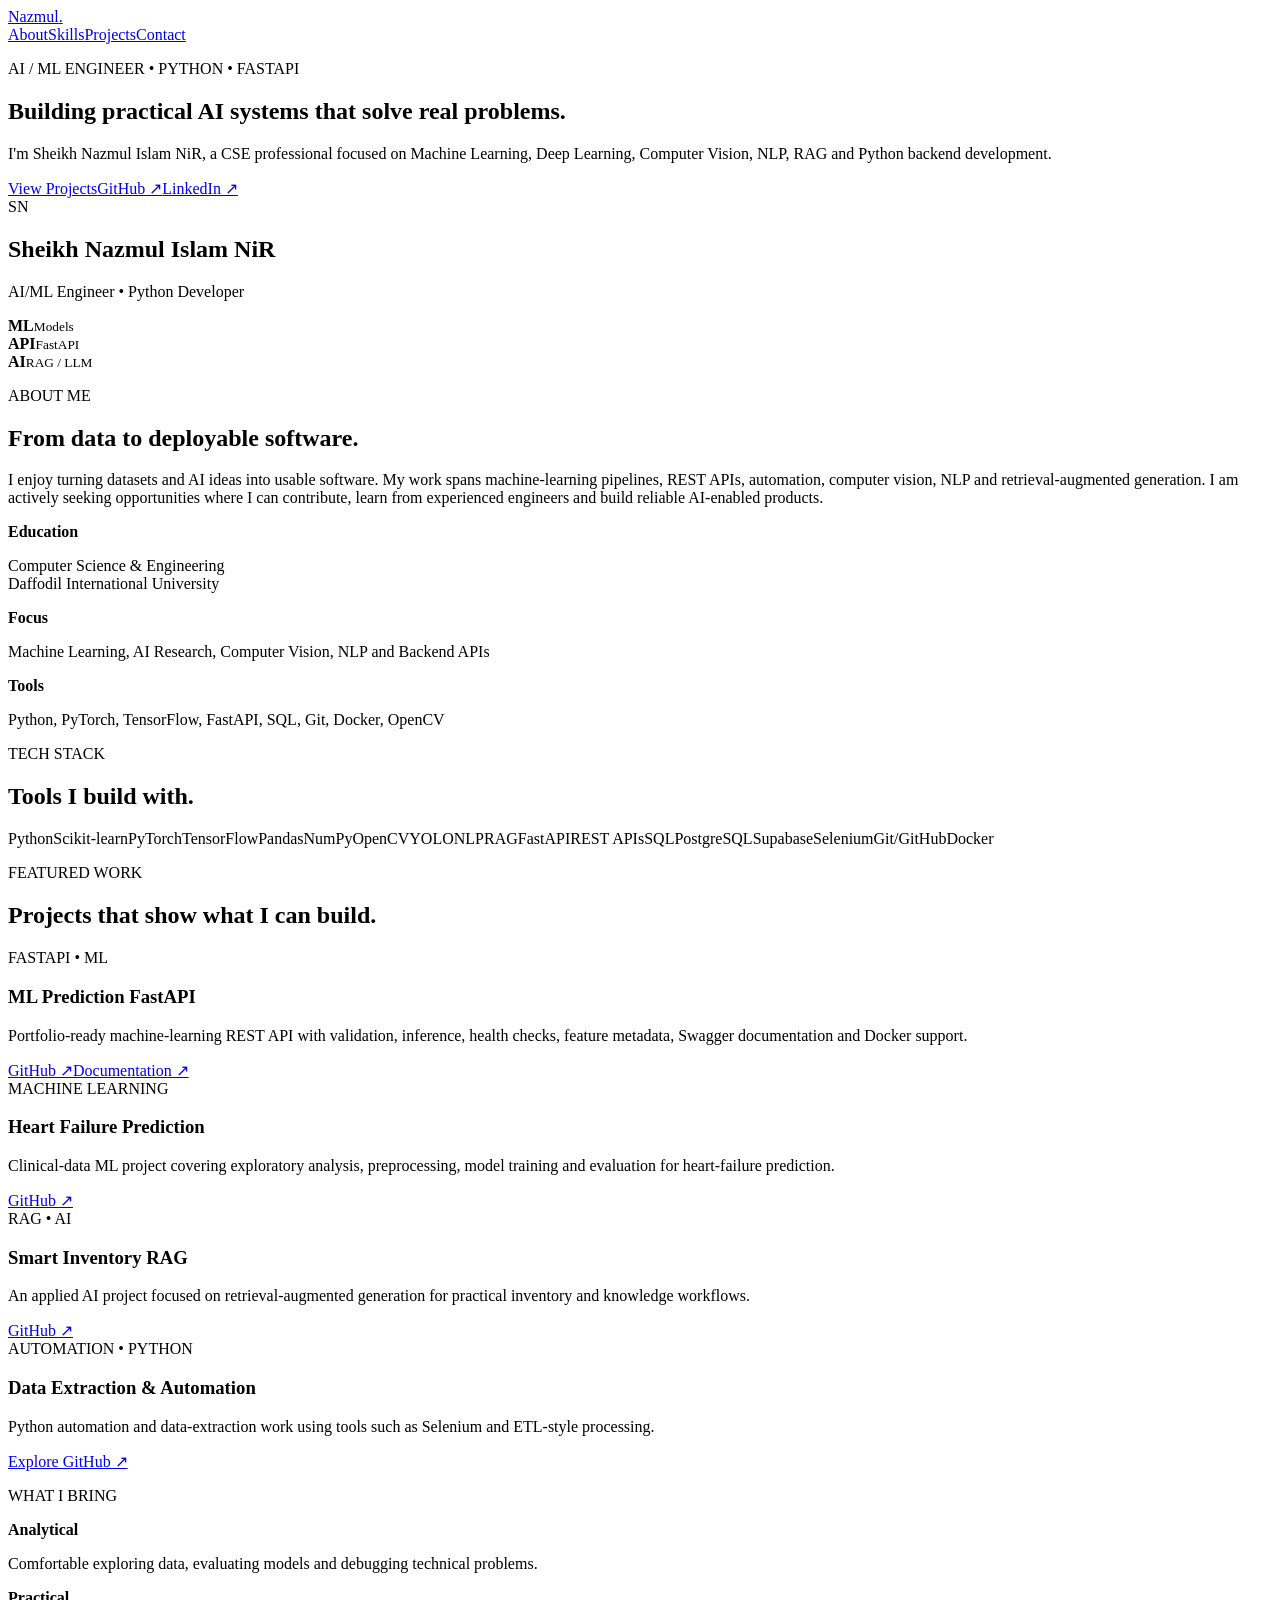
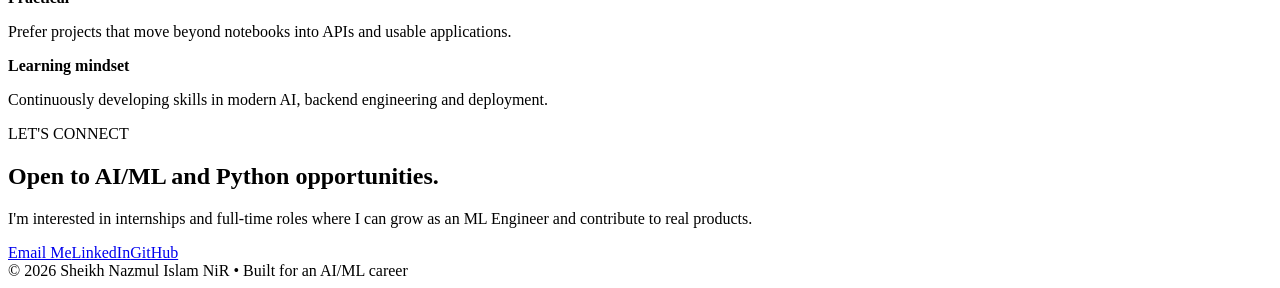
==== index.html @ 8a66ca99 "Create professional portfolio homepage" ====
<!DOCTYPE html>
<html lang="en">
<head>
  <meta charset="UTF-8" />
  <meta name="viewport" content="width=device-width, initial-scale=1.0" />
  <meta name="description" content="Sheikh Nazmul Islam NiR — AI/ML Engineer, Python Developer and FastAPI developer portfolio." />
  <title>Sheikh Nazmul Islam NiR | AI/ML Engineer</title>
  <link rel="stylesheet" href="style.css" />
</head>
<body>
<header class="nav"><a class="brand" href="#home">Nazmul<span>.</span></a><nav><a href="#about">About</a><a href="#skills">Skills</a><a href="#projects">Projects</a><a href="#contact">Contact</a></nav></header>
<main>
<section id="home" class="hero"><div><p class="eyebrow">AI / ML ENGINEER • PYTHON • FASTAPI</p><h1>Building practical <span>AI systems</span> that solve real problems.</h1><p class="lead">I'm Sheikh Nazmul Islam NiR, a CSE professional focused on Machine Learning, Deep Learning, Computer Vision, NLP, RAG and Python backend development.</p><div class="actions"><a class="btn primary" href="#projects">View Projects</a><a class="btn" href="https://github.com/SheikhNazmul" target="_blank">GitHub ↗</a><a class="btn" href="https://www.linkedin.com/in/sheikh-nazmul-islamm-1a649b296" target="_blank">LinkedIn ↗</a></div></div><div class="hero-card"><div class="avatar">SN</div><h2>Sheikh Nazmul Islam NiR</h2><p>AI/ML Engineer • Python Developer</p><div class="stats"><div><b>ML</b><small>Models</small></div><div><b>API</b><small>FastAPI</small></div><div><b>AI</b><small>RAG / LLM</small></div></div></div></section>
<section id="about" class="section"><p class="eyebrow">ABOUT ME</p><h2>From data to deployable software.</h2><p class="copy">I enjoy turning datasets and AI ideas into usable software. My work spans machine-learning pipelines, REST APIs, automation, computer vision, NLP and retrieval-augmented generation. I am actively seeking opportunities where I can contribute, learn from experienced engineers and build reliable AI-enabled products.</p><div class="about-grid"><div><b>Education</b><p>Computer Science & Engineering<br/>Daffodil International University</p></div><div><b>Focus</b><p>Machine Learning, AI Research, Computer Vision, NLP and Backend APIs</p></div><div><b>Tools</b><p>Python, PyTorch, TensorFlow, FastAPI, SQL, Git, Docker, OpenCV</p></div></div></section>
<section id="skills" class="section"><p class="eyebrow">TECH STACK</p><h2>Tools I build with.</h2><div class="chips"><span>Python</span><span>Scikit-learn</span><span>PyTorch</span><span>TensorFlow</span><span>Pandas</span><span>NumPy</span><span>OpenCV</span><span>YOLO</span><span>NLP</span><span>RAG</span><span>FastAPI</span><span>REST APIs</span><span>SQL</span><span>PostgreSQL</span><span>Supabase</span><span>Selenium</span><span>Git/GitHub</span><span>Docker</span></div></section>
<section id="projects" class="section"><p class="eyebrow">FEATURED WORK</p><h2>Projects that show what I can build.</h2><div class="projects">
<article class="project"><div class="tag">FASTAPI • ML</div><h3>ML Prediction FastAPI</h3><p>Portfolio-ready machine-learning REST API with validation, inference, health checks, feature metadata, Swagger documentation and Docker support.</p><div class="links"><a href="https://github.com/SheikhNazmul/ml-prediction-fastapi" target="_blank">GitHub ↗</a><a href="https://github.com/SheikhNazmul/ml-prediction-fastapi#readme" target="_blank">Documentation ↗</a></div></article>
<article class="project"><div class="tag">MACHINE LEARNING</div><h3>Heart Failure Prediction</h3><p>Clinical-data ML project covering exploratory analysis, preprocessing, model training and evaluation for heart-failure prediction.</p><div class="links"><a href="https://github.com/SheikhNazmul/ML-project-for-Heart-Failure-Prediction-Data" target="_blank">GitHub ↗</a></div></article>
<article class="project"><div class="tag">RAG • AI</div><h3>Smart Inventory RAG</h3><p>An applied AI project focused on retrieval-augmented generation for practical inventory and knowledge workflows.</p><div class="links"><a href="https://github.com/SheikhNazmul/smart-inventory-rag" target="_blank">GitHub ↗</a></div></article>
<article class="project"><div class="tag">AUTOMATION • PYTHON</div><h3>Data Extraction & Automation</h3><p>Python automation and data-extraction work using tools such as Selenium and ETL-style processing.</p><div class="links"><a href="https://github.com/SheikhNazmul?tab=repositories" target="_blank">Explore GitHub ↗</a></div></article>
</div></section>
<section class="section process"><p class="eyebrow">WHAT I BRING</p><div class="about-grid"><div><b>Analytical</b><p>Comfortable exploring data, evaluating models and debugging technical problems.</p></div><div><b>Practical</b><p>Prefer projects that move beyond notebooks into APIs and usable applications.</p></div><div><b>Learning mindset</b><p>Continuously developing skills in modern AI, backend engineering and deployment.</p></div></div></section>
<section id="contact" class="contact"><p class="eyebrow">LET'S CONNECT</p><h2>Open to AI/ML and Python opportunities.</h2><p>I'm interested in internships and full-time roles where I can grow as an ML Engineer and contribute to real products.</p><div class="actions"><a class="btn primary" href="mailto:hrnisuhossain@gmail.com">Email Me</a><a class="btn" href="https://www.linkedin.com/in/sheikh-nazmul-islamm-1a649b296" target="_blank">LinkedIn</a><a class="btn" href="https://github.com/SheikhNazmul" target="_blank">GitHub</a></div></section>
</main><footer>© 2026 Sheikh Nazmul Islam NiR • Built for an AI/ML career</footer>
</body></html>
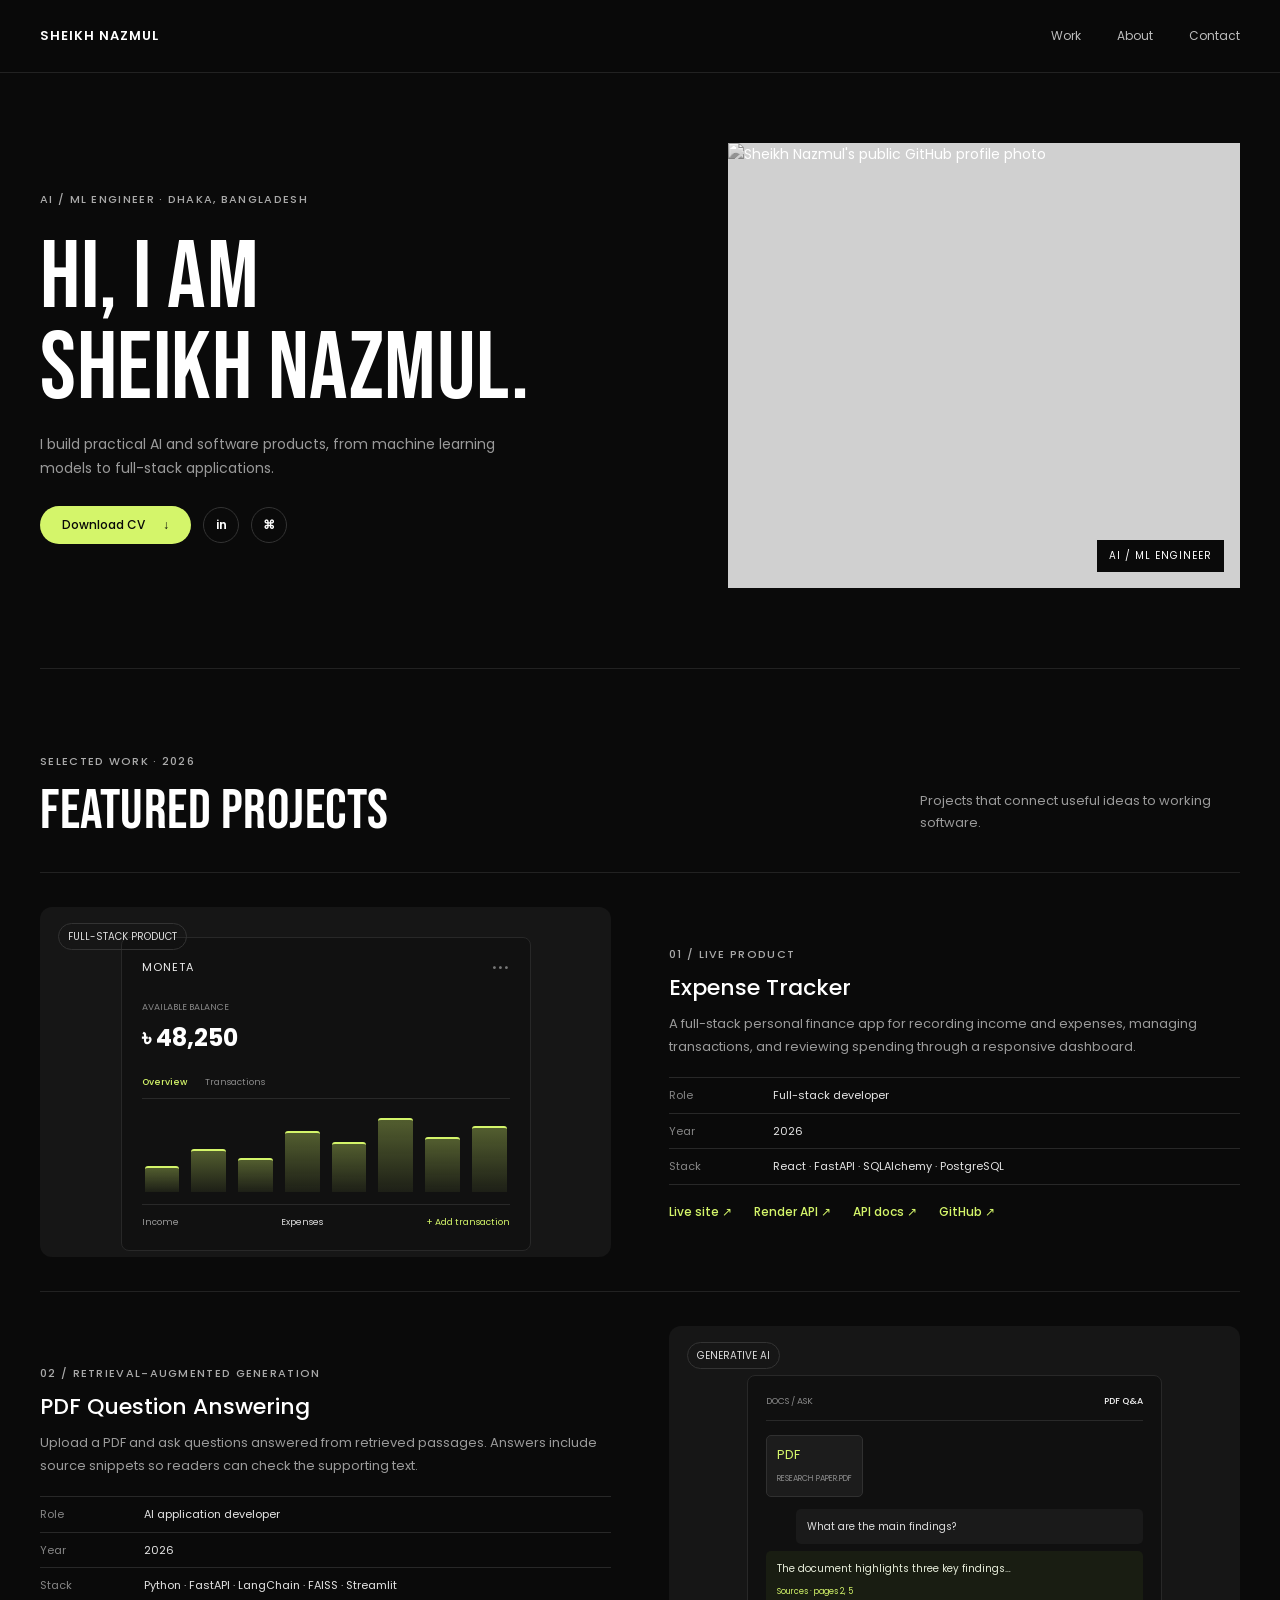
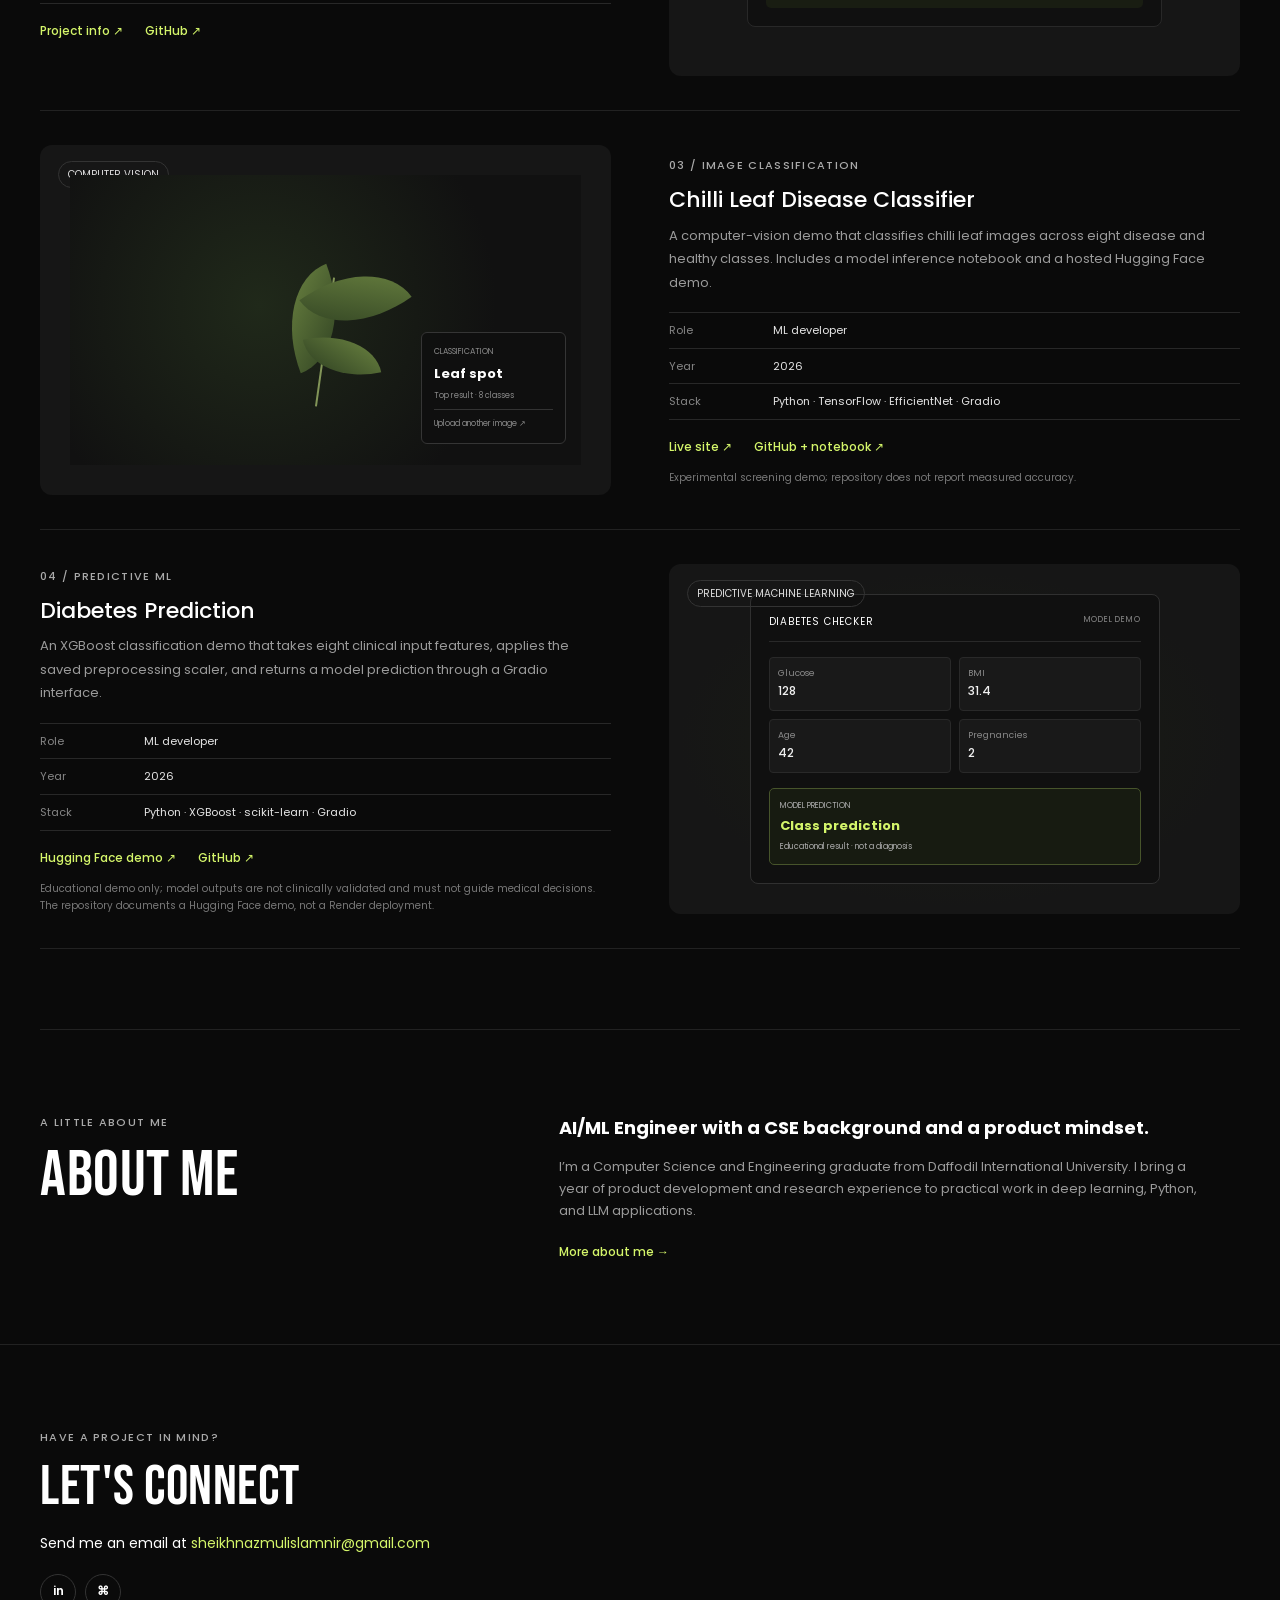
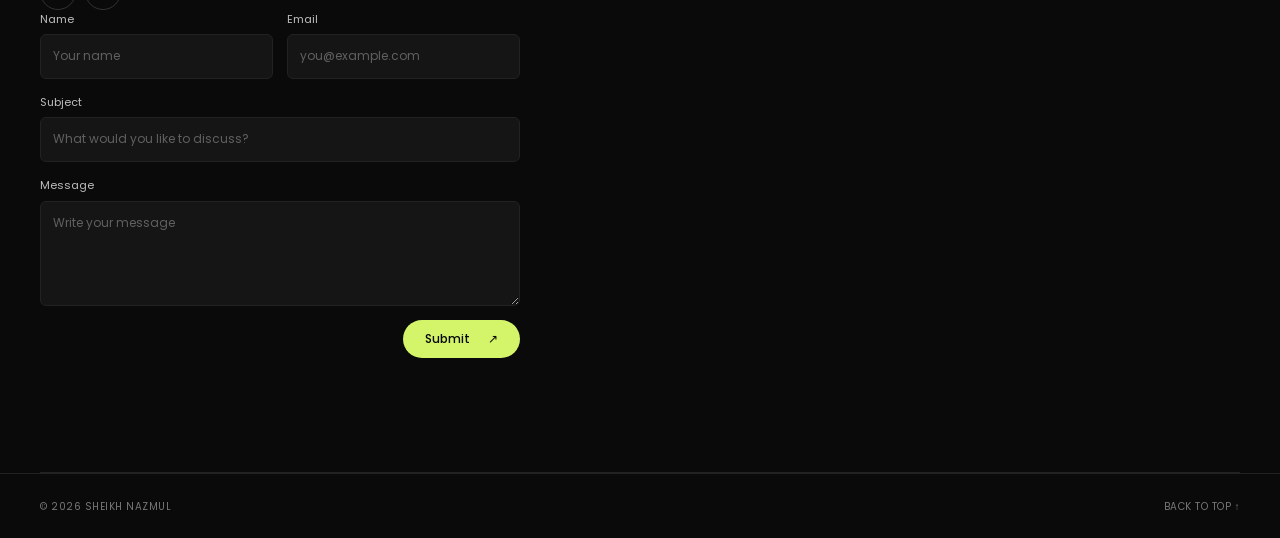
==== commit daa6a02e: "Publish responsive AI/ML portfolio" ====
--- a/index.html
+++ b/index.html
@@ -1,25 +1,10 @@
-<!DOCTYPE html>
-<html lang="en">
-<head>
-  <meta charset="UTF-8" />
-  <meta name="viewport" content="width=device-width, initial-scale=1.0" />
-  <meta name="description" content="Sheikh Nazmul Islam NiR — AI/ML Engineer, Python Developer and FastAPI developer portfolio." />
-  <title>Sheikh Nazmul Islam NiR | AI/ML Engineer</title>
-  <link rel="stylesheet" href="style.css" />
-</head>
-<body>
-<header class="nav"><a class="brand" href="#home">Nazmul<span>.</span></a><nav><a href="#about">About</a><a href="#skills">Skills</a><a href="#projects">Projects</a><a href="#contact">Contact</a></nav></header>
-<main>
-<section id="home" class="hero"><div><p class="eyebrow">AI / ML ENGINEER • PYTHON • FASTAPI</p><h1>Building practical <span>AI systems</span> that solve real problems.</h1><p class="lead">I'm Sheikh Nazmul Islam NiR, a CSE professional focused on Machine Learning, Deep Learning, Computer Vision, NLP, RAG and Python backend development.</p><div class="actions"><a class="btn primary" href="#projects">View Projects</a><a class="btn" href="https://github.com/SheikhNazmul" target="_blank">GitHub ↗</a><a class="btn" href="https://www.linkedin.com/in/sheikh-nazmul-islamm-1a649b296" target="_blank">LinkedIn ↗</a></div></div><div class="hero-card"><div class="avatar">SN</div><h2>Sheikh Nazmul Islam NiR</h2><p>AI/ML Engineer • Python Developer</p><div class="stats"><div><b>ML</b><small>Models</small></div><div><b>API</b><small>FastAPI</small></div><div><b>AI</b><small>RAG / LLM</small></div></div></div></section>
-<section id="about" class="section"><p class="eyebrow">ABOUT ME</p><h2>From data to deployable software.</h2><p class="copy">I enjoy turning datasets and AI ideas into usable software. My work spans machine-learning pipelines, REST APIs, automation, computer vision, NLP and retrieval-augmented generation. I am actively seeking opportunities where I can contribute, learn from experienced engineers and build reliable AI-enabled products.</p><div class="about-grid"><div><b>Education</b><p>Computer Science & Engineering<br/>Daffodil International University</p></div><div><b>Focus</b><p>Machine Learning, AI Research, Computer Vision, NLP and Backend APIs</p></div><div><b>Tools</b><p>Python, PyTorch, TensorFlow, FastAPI, SQL, Git, Docker, OpenCV</p></div></div></section>
-<section id="skills" class="section"><p class="eyebrow">TECH STACK</p><h2>Tools I build with.</h2><div class="chips"><span>Python</span><span>Scikit-learn</span><span>PyTorch</span><span>TensorFlow</span><span>Pandas</span><span>NumPy</span><span>OpenCV</span><span>YOLO</span><span>NLP</span><span>RAG</span><span>FastAPI</span><span>REST APIs</span><span>SQL</span><span>PostgreSQL</span><span>Supabase</span><span>Selenium</span><span>Git/GitHub</span><span>Docker</span></div></section>
-<section id="projects" class="section"><p class="eyebrow">FEATURED WORK</p><h2>Projects that show what I can build.</h2><div class="projects">
-<article class="project"><div class="tag">FASTAPI • ML</div><h3>ML Prediction FastAPI</h3><p>Portfolio-ready machine-learning REST API with validation, inference, health checks, feature metadata, Swagger documentation and Docker support.</p><div class="links"><a href="https://github.com/SheikhNazmul/ml-prediction-fastapi" target="_blank">GitHub ↗</a><a href="https://github.com/SheikhNazmul/ml-prediction-fastapi#readme" target="_blank">Documentation ↗</a></div></article>
-<article class="project"><div class="tag">MACHINE LEARNING</div><h3>Heart Failure Prediction</h3><p>Clinical-data ML project covering exploratory analysis, preprocessing, model training and evaluation for heart-failure prediction.</p><div class="links"><a href="https://github.com/SheikhNazmul/ML-project-for-Heart-Failure-Prediction-Data" target="_blank">GitHub ↗</a></div></article>
-<article class="project"><div class="tag">RAG • AI</div><h3>Smart Inventory RAG</h3><p>An applied AI project focused on retrieval-augmented generation for practical inventory and knowledge workflows.</p><div class="links"><a href="https://github.com/SheikhNazmul/smart-inventory-rag" target="_blank">GitHub ↗</a></div></article>
-<article class="project"><div class="tag">AUTOMATION • PYTHON</div><h3>Data Extraction & Automation</h3><p>Python automation and data-extraction work using tools such as Selenium and ETL-style processing.</p><div class="links"><a href="https://github.com/SheikhNazmul?tab=repositories" target="_blank">Explore GitHub ↗</a></div></article>
-</div></section>
-<section class="section process"><p class="eyebrow">WHAT I BRING</p><div class="about-grid"><div><b>Analytical</b><p>Comfortable exploring data, evaluating models and debugging technical problems.</p></div><div><b>Practical</b><p>Prefer projects that move beyond notebooks into APIs and usable applications.</p></div><div><b>Learning mindset</b><p>Continuously developing skills in modern AI, backend engineering and deployment.</p></div></div></section>
-<section id="contact" class="contact"><p class="eyebrow">LET'S CONNECT</p><h2>Open to AI/ML and Python opportunities.</h2><p>I'm interested in internships and full-time roles where I can grow as an ML Engineer and contribute to real products.</p><div class="actions"><a class="btn primary" href="mailto:hrnisuhossain@gmail.com">Email Me</a><a class="btn" href="https://www.linkedin.com/in/sheikh-nazmul-islamm-1a649b296" target="_blank">LinkedIn</a><a class="btn" href="https://github.com/SheikhNazmul" target="_blank">GitHub</a></div></section>
-</main><footer>© 2026 Sheikh Nazmul Islam NiR • Built for an AI/ML career</footer>
-</body></html>+<!doctype html><html lang="en"><head><meta charset="utf-8"><meta name="viewport" content="width=device-width,initial-scale=1"><meta name="description" content="Sheikh Nazmul Islam NiR — AI/ML Engineer building practical machine learning and LLM applications."><title>Sheikh Nazmul Islam NiR — AI/ML Engineer</title><link rel="preconnect" href="https://fonts.googleapis.com"><link rel="preconnect" href="https://fonts.gstatic.com" crossorigin><link href="https://fonts.googleapis.com/css2?family=Bebas+Neue&family=Poppins:wght@400;500;600;700&display=swap" rel="stylesheet"><link rel="stylesheet" href="styles.css"><script src="script.js" defer></script></head><body><header class="nav"><div class="nav-inner"><a class="logo" href="index.html">SHEIKH NAZMUL</a><button class="menu-toggle" aria-label="Open navigation" aria-expanded="false"><span></span><span></span></button><nav class="nav-links"><a href="index.html#work">Work</a><a href="about.html">About</a><a href="#contact">Contact</a></nav></div></header><main>
+<section class="hero section wrap" id="top"><div class="hero-copy reveal"><span class="eyebrow">AI / ML ENGINEER · DHAKA, BANGLADESH</span><h1>HI, I AM<br>SHEIKH NAZMUL.</h1><p class="hero-lead">I build practical AI and software products, from machine learning models to full-stack applications.</p><div class="hero-actions"><a class="pill" href="assets/sheikh-nazmul-cv.pdf" download>Download CV <span>↓</span></a><a class="icon-btn" aria-label="LinkedIn" href="https://www.linkedin.com/in/sheikh-nazmul-islamm-1a649b296" target="_blank" rel="noreferrer">in</a><a class="icon-btn" aria-label="GitHub" href="https://github.com/SheikhNazmul" target="_blank" rel="noreferrer">⌘</a></div></div><div class="hero-photo reveal"><img src="https://avatars.githubusercontent.com/u/244102160?v=4" alt="Sheikh Nazmul's public GitHub profile photo"><span>AI / ML ENGINEER</span></div></section>
+<section class="section wrap projects" id="work"><div class="section-head reveal"><div><span class="eyebrow">SELECTED WORK · 2026</span><h2>FEATURED PROJECTS</h2></div><p>Projects that connect useful ideas to working software.</p></div>
+<article class="project-row reveal"><div class="project-shot expense-shot"><span class="shot-tag">FULL-STACK PRODUCT</span><div class="dashboard"><div class="dash-head">MONETA <span>•••</span></div><small>AVAILABLE BALANCE</small><strong>৳ 48,250</strong><div class="dash-tabs"><b>Overview</b><span>Transactions</span></div><div class="chart"><i style="height:32%"></i><i style="height:53%"></i><i style="height:42%"></i><i style="height:76%"></i><i style="height:62%"></i><i style="height:92%"></i><i style="height:68%"></i><i style="height:82%"></i></div><div class="dash-foot">Income <b>Expenses</b><span>+ Add transaction</span></div></div></div><div class="project-info"><span class="eyebrow">01 / LIVE PRODUCT</span><h3>Expense Tracker</h3><p>A full-stack personal finance app for recording income and expenses, managing transactions, and reviewing spending through a responsive dashboard.</p><div class="info-table"><div><span>Role</span><b>Full-stack developer</b></div><div><span>Year</span><b>2026</b></div><div><span>Stack</span><b>React · FastAPI · SQLAlchemy · PostgreSQL</b></div></div><div class="project-links"><a href="https://sheikhnazmul.github.io/expense-tracker-api/" target="_blank" rel="noreferrer">Live site ↗</a><a href="https://expense-tracker-api-y0p6.onrender.com" target="_blank" rel="noreferrer">Render API ↗</a><a href="https://expense-tracker-api-y0p6.onrender.com/docs" target="_blank" rel="noreferrer">API docs ↗</a><a href="https://github.com/SheikhNazmul/expense-tracker-api" target="_blank" rel="noreferrer">GitHub ↗</a></div></div></article>
+<article class="project-row reverse reveal"><div class="project-shot rag-shot"><span class="shot-tag">GENERATIVE AI</span><div class="rag-ui"><div class="rag-title"><span>DOCS / ASK</span><b>PDF Q&A</b></div><div class="pdf">PDF<br><small>RESEARCH PAPER.PDF</small></div><div class="question">What are the main findings?</div><div class="answer">The document highlights three key findings…<small>Sources · pages 2, 5</small></div></div></div><div class="project-info"><span class="eyebrow">02 / RETRIEVAL-AUGMENTED GENERATION</span><h3>PDF Question Answering</h3><p>Upload a PDF and ask questions answered from retrieved passages. Answers include source snippets so readers can check the supporting text.</p><div class="info-table"><div><span>Role</span><b>AI application developer</b></div><div><span>Year</span><b>2026</b></div><div><span>Stack</span><b>Python · FastAPI · LangChain · FAISS · Streamlit</b></div></div><div class="project-links"><a href="https://github.com/SheikhNazmul/RAG-Based-Pdf-to-query-using-FastAPI-and-LangChain" target="_blank" rel="noreferrer">Project info ↗</a><a href="https://github.com/SheikhNazmul/RAG-Based-Pdf-to-query-using-FastAPI-and-LangChain" target="_blank" rel="noreferrer">GitHub ↗</a></div></div></article>
+<article class="project-row reveal"><div class="project-shot vision-shot"><span class="shot-tag">COMPUTER VISION</span><div class="vision-ui"><div class="plant"><i></i><i></i><i></i></div><div class="vision-result"><small>CLASSIFICATION</small><b>Leaf spot</b><span>Top result · 8 classes</span><hr><span>Upload another image ↗</span></div></div></div><div class="project-info"><span class="eyebrow">03 / IMAGE CLASSIFICATION</span><h3>Chilli Leaf Disease Classifier</h3><p>A computer-vision demo that classifies chilli leaf images across eight disease and healthy classes. Includes a model inference notebook and a hosted Hugging Face demo.</p><div class="info-table"><div><span>Role</span><b>ML developer</b></div><div><span>Year</span><b>2026</b></div><div><span>Stack</span><b>Python · TensorFlow · EfficientNet · Gradio</b></div></div><div class="project-links"><a href="https://huggingface.co/spaces/NazmulNIR/chilli-leaf-disease-detector" target="_blank" rel="noreferrer">Live site ↗</a><a href="https://github.com/SheikhNazmul/Chilli-Plant-Disease-Classification" target="_blank" rel="noreferrer">GitHub + notebook ↗</a></div><small class="disclaimer">Experimental screening demo; repository does not report measured accuracy.</small></div></article>
+<article class="project-row reverse reveal"><div class="project-shot diabetes-shot"><span class="shot-tag">PREDICTIVE MACHINE LEARNING</span><div class="diabetes-ui"><div class="diabetes-top">DIABETES CHECKER <span>MODEL DEMO</span></div><div class="diabetes-fields"><span>Glucose <b>128</b></span><span>BMI <b>31.4</b></span><span>Age <b>42</b></span><span>Pregnancies <b>2</b></span></div><div class="diabetes-result"><small>MODEL PREDICTION</small><b>Class prediction</b><span>Educational result · not a diagnosis</span></div></div></div><div class="project-info"><span class="eyebrow">04 / PREDICTIVE ML</span><h3>Diabetes Prediction</h3><p>An XGBoost classification demo that takes eight clinical input features, applies the saved preprocessing scaler, and returns a model prediction through a Gradio interface.</p><div class="info-table"><div><span>Role</span><b>ML developer</b></div><div><span>Year</span><b>2026</b></div><div><span>Stack</span><b>Python · XGBoost · scikit-learn · Gradio</b></div></div><div class="project-links"><a href="https://huggingface.co/spaces/NazmulNIR/Diabetes_Cheaker" target="_blank" rel="noreferrer">Hugging Face demo ↗</a><a href="https://github.com/SheikhNazmul/diabetes-prediction-ml" target="_blank" rel="noreferrer">GitHub ↗</a></div><small class="disclaimer">Educational demo only; model outputs are not clinically validated and must not guide medical decisions. The repository documents a Hugging Face demo, not a Render deployment.</small></div></article></section><section class="section teaser"><div class="wrap teaser-grid reveal"><div><span class="eyebrow">A LITTLE ABOUT ME</span><h2>ABOUT ME</h2></div><div><h3>AI/ML Engineer with a CSE background and a product mindset.</h3><p>I’m a Computer Science and Engineering graduate from Daffodil International University. I bring a year of product development and research experience to practical work in deep learning, Python, and LLM applications.</p><a class="arrow-link" href="about.html">More about me →</a></div></div></section>
+<section class="section wrap contact" id="contact"><div class="section-head reveal"><div><span class="eyebrow">HAVE A PROJECT IN MIND?</span><h2>LET'S CONNECT</h2><p class="contact-email">Send me an email at <a href="mailto:sheikhnazmulislamnir@gmail.com">sheikhnazmulislamnir@gmail.com</a></p><div class="social-links"><a class="icon-btn" aria-label="LinkedIn" href="https://www.linkedin.com/in/sheikh-nazmul-islamm-1a649b296">in</a><a class="icon-btn" aria-label="GitHub" href="https://github.com/SheikhNazmul">⌘</a></div></div><form class="contact-form" action="mailto:sheikhnazmulislamnir@gmail.com" method="post" enctype="text/plain"><label>Name<input name="name" required minlength="2" placeholder="Your name"></label><label>Email<input type="email" name="email" required placeholder="you@example.com"></label><label class="full">Subject<input name="subject" required placeholder="What would you like to discuss?"></label><label class="full">Message<textarea name="message" required minlength="10" rows="4" placeholder="Write your message"></textarea></label><div class="full form-end"><span class="form-status" aria-live="polite"></span><button class="pill" type="submit">Submit <span>↗</span></button></div></form></div></section></main><footer><div class="wrap footer-inner"><span>© 2026 SHEIKH NAZMUL</span><a href="#top">BACK TO TOP ↑</a></div></footer></body></html>
+
+
--- a/styles.css
+++ b/styles.css
@@ -0,0 +1,5 @@
+:root{--bg:#0a0a0a;--surface:#111;--surface2:#161616;--white:#fff;--muted:#9a9a9a;--lime:#d4f56a;--line:#222;--poppins:Poppins,Arial,sans-serif;--bebas:"Bebas Neue",Impact,sans-serif}*{box-sizing:border-box}html{scroll-behavior:smooth;scroll-padding-top:80px}body{margin:0;background:var(--bg);color:var(--white);font:400 14px/1.7 var(--poppins);-webkit-font-smoothing:antialiased}a{color:inherit;text-decoration:none}button,input,textarea{font:inherit}.wrap{max-width:1200px;width:calc(100% - 80px);margin:0 auto}.section{padding:80px 0;border-bottom:1px solid var(--line)}.nav{position:sticky;z-index:10;top:0;background:#0a0a0af2;border-bottom:1px solid var(--line);backdrop-filter:blur(14px)}.nav-inner{max-width:1200px;width:calc(100% - 80px);height:72px;margin:auto;display:flex;align-items:center;justify-content:space-between}.logo{font:600 13px var(--poppins);letter-spacing:1px}.nav-links{display:flex;gap:36px}.nav-links a{font-size:12px;color:#bcbcbc;transition:color .2s}.nav-links a:hover,.nav-links a[aria-current=page]{color:var(--lime)}.menu-toggle{display:none;background:none;border:1px solid #333;border-radius:50%;width:38px;height:38px;padding:10px;cursor:pointer}.menu-toggle span{display:block;height:1px;background:#fff;margin:5px 0}.eyebrow{font:500 11px/1.5 var(--poppins);letter-spacing:1.3px;text-transform:uppercase;color:#aaa}.hero{display:grid;grid-template-columns:1fr .83fr;gap:72px;align-items:center;padding-top:70px;padding-bottom:80px}.hero h1,.about-intro h1{font:400 96px/.95 var(--bebas);letter-spacing:.5px;margin:22px 0 18px}.hero-lead{font-size:14px;color:var(--muted);max-width:510px;margin:0 0 25px}.hero-actions{display:flex;align-items:center;gap:12px}.pill{border:0;border-radius:999px;background:var(--lime);color:#080808;padding:10px 22px;font:500 12px var(--poppins);display:inline-flex;align-items:center;gap:18px;cursor:pointer;transition:transform .2s,background .2s}.pill:hover{background:#c3e65a;transform:translateY(-3px)}.icon-btn{width:36px;height:36px;border:1px solid #333;border-radius:50%;display:inline-grid;place-items:center;font-size:12px;font-weight:600;transition:border-color .2s,color .2s}.icon-btn:hover{border-color:var(--lime);color:var(--lime)}.hero-photo{position:relative;height:445px;background:#d0d0d0;overflow:hidden}.hero-photo img{width:100%;height:100%;object-fit:cover;object-position:center 35%;filter:grayscale(1)}.hero-photo>span{position:absolute;bottom:16px;right:16px;background:#0a0a0a;color:#fff;padding:8px 12px;font:10px var(--poppins);letter-spacing:1px}.projects{padding-top:80px}.section-head{display:flex;align-items:end;justify-content:space-between;gap:30px;margin-bottom:34px}.section h2,.teaser h2,.contact h2,.section-title h2{font:400 56px/.95 var(--bebas);letter-spacing:.5px;margin:12px 0 0}.section-head>p{color:var(--muted);font-size:13px;max-width:320px;margin:0 0 4px}.project-row{display:grid;grid-template-columns:1fr 1fr;gap:58px;align-items:center;padding:34px 0;border-top:1px solid var(--line)}.project-row:last-child{border-bottom:1px solid var(--line)}.project-row.reverse .project-shot{order:2}.project-row.reverse .project-info{order:1}.project-shot{height:350px;border-radius:12px;background:#161616;padding:30px;position:relative;display:grid;place-items:center;overflow:hidden;transition:transform .25s}.project-shot:hover{transform:translateY(-4px)}.shot-tag{position:absolute;left:18px;top:16px;font-size:10px;color:#ddd;border:1px solid #333;border-radius:99px;padding:4px 9px}.project-info h3{font:500 22px/1.3 var(--poppins);margin:9px 0}.project-info>p{font-size:13px;color:var(--muted);line-height:1.8;margin:9px 0 18px}.info-table{border-top:1px solid #282828;margin-top:15px}.info-table>div{display:grid;grid-template-columns:92px 1fr;gap:12px;padding:8px 0;border-bottom:1px solid #282828;font-size:11px}.info-table span{color:#858585}.info-table b{font-weight:400;color:#e5e5e5}.project-links{display:flex;gap:22px;margin-top:17px}.project-links a,.arrow-link{color:var(--lime);font-size:12px;font-weight:500}.project-links a:hover,.arrow-link:hover{text-decoration:underline;text-underline-offset:4px}.disclaimer{display:block;color:#777;font-size:10px;margin-top:12px}.dashboard{width:100%;max-width:410px;padding:20px;background:#111;border:1px solid #282828;border-radius:8px}.dash-head{font-size:11px;letter-spacing:1px;display:flex;justify-content:space-between;color:#eee}.dash-head span{color:#777}.dashboard>small{display:block;color:#858585;font-size:9px;margin-top:23px}.dashboard>strong{font-size:24px;display:block;margin:3px 0 16px}.dash-tabs{display:flex;gap:18px;border-bottom:1px solid #292929;padding-bottom:8px;font-size:9px;color:#888}.dash-tabs b{color:var(--lime);font-weight:500}.chart{height:105px;display:flex;align-items:end;gap:12px;padding:12px 3px}.chart i{flex:1;background:linear-gradient(#d4f56a55,#d4f56a10);border-top:2px solid var(--lime);border-radius:3px 3px 0 0}.dash-foot{display:flex;justify-content:space-between;border-top:1px solid #292929;padding-top:10px;font-size:9px;color:#999}.dash-foot b{color:#ddd;font-weight:400}.dash-foot span{color:var(--lime)}.rag-ui{width:100%;max-width:415px;min-height:235px;background:#101010;border:1px solid #282828;border-radius:8px;padding:18px}.rag-title{display:flex;justify-content:space-between;border-bottom:1px solid #292929;padding-bottom:11px;font-size:9px;color:#888}.rag-title b{font-weight:500;color:#eee}.pdf{display:inline-block;margin:14px 8px 5px 0;background:#1c1c1c;border:1px solid #303030;border-radius:5px;padding:8px 10px;color:var(--lime);font-size:13px}.pdf small{color:#888;font-size:8px}.question,.answer{font-size:10px;padding:9px 11px;border-radius:5px;margin-top:7px}.question{background:#1a1a1a;color:#ddd;margin-left:30px}.answer{background:#191d12;color:#e7edda}.answer small{display:block;color:var(--lime);font-size:8px;margin-top:8px}.vision-ui{width:100%;height:100%;display:grid;place-items:center;position:relative;background:radial-gradient(circle at 37% 45%,#20291a,#111 66%)}.plant{position:relative;width:160px;height:180px}.plant:before{content:"";position:absolute;height:130px;width:2px;background:#829558;bottom:3px;left:78px;transform:rotate(8deg)}.plant i{position:absolute;width:63px;height:93px;border-radius:100% 0 100% 0;background:linear-gradient(135deg,#738c45,#26371d);left:36px;top:42px;transform:rotate(-21deg)}.plant i:nth-child(2){left:78px;top:22px;transform:rotate(54deg)}.plant i:nth-child(3){left:72px;top:91px;transform:rotate(78deg);width:48px;height:70px}.vision-result{position:absolute;right:15px;bottom:21px;background:#101010ee;border:1px solid #353535;border-radius:6px;padding:12px;width:145px}.vision-result small,.vision-result span{display:block;font-size:8px;color:#888}.vision-result b{display:block;font-size:13px;margin:4px 0}.vision-result hr{border:0;border-top:1px solid #333}.teaser{border-bottom:1px solid var(--line)}.teaser-grid{display:grid;grid-template-columns:.8fr 1.2fr;gap:65px;align-items:start}.teaser h2{font-size:64px}.teaser-grid h3{font-size:18px;line-height:1.6;margin:4px 0 10px}.teaser-grid p{font-size:13px;color:var(--muted);max-width:650px}.arrow-link{display:inline-block;margin-top:7px}.contact{display:grid;grid-template-columns:.85fr 1.15fr;align-items:start;gap:70px}.contact .section-head{display:block}.contact .section-head>p{max-width:none}.contact-email{margin-top:18px!important}.contact-email a{color:var(--lime)}.social-links{display:flex;gap:9px;margin-top:18px}.contact-form{display:grid;grid-template-columns:1fr 1fr;gap:14px}.contact-form label{display:flex;flex-direction:column;gap:6px;color:#bdbdbd;font-size:11px}.contact-form .full{grid-column:1/-1}.contact-form input,.contact-form textarea{width:100%;border-radius:6px;background:#151515;border:1px solid #222;color:#fff;padding:11px 12px;outline:0;font-size:12px;resize:vertical}.contact-form input:focus,.contact-form textarea:focus{border-color:var(--lime)}.contact-form input::placeholder,.contact-form textarea::placeholder{color:#606060}.form-end{display:flex;align-items:center;justify-content:space-between}.form-status{font-size:10px;color:var(--lime)}footer{border-top:1px solid var(--line)}.footer-inner{min-height:64px;display:flex;justify-content:space-between;align-items:center;color:#777;font-size:10px;letter-spacing:.5px}.footer-inner a:hover{color:var(--lime)}.about-intro{display:grid;grid-template-columns:.8fr 1.2fr;gap:60px;align-items:center}.about-intro h1{font-size:84px;margin:16px 0 22px}.about-copy h2{font-size:22px;line-height:1.4;margin:0 0 12px}.about-copy p{font-size:13px;color:var(--muted);line-height:1.9}.about-photo{height:440px;background:#d0d0d0;border-radius:8px;overflow:hidden;position:relative;margin-top:0;margin-bottom:35px}.about-photo img{width:100%;height:100%;object-fit:cover;object-position:center 35%;filter:grayscale(1)}.about-photo>div{position:absolute;left:20px;bottom:20px;display:flex;flex-direction:column;background:#0a0a0add;padding:10px 14px}.about-photo span{font-size:9px;letter-spacing:1px;color:#aaa}.about-photo b{font-size:12px;font-weight:500}.capabilities,.experience{display:grid;grid-template-columns:.8fr 1.2fr;gap:60px}.section-title h2{font-size:50px}.capability-content>p,.experience-list p{font-size:13px;color:var(--muted);line-height:1.8}.chips{display:flex;flex-wrap:wrap;gap:8px;margin-top:22px}.chips span{border:1px solid #333;border-radius:999px;color:#e2e2e2;padding:6px 12px;font-size:11px}.experience-list article{border-top:1px solid #292929;padding:17px 0}.experience-list article:last-child{border-bottom:1px solid #292929}.exp-top{display:flex;justify-content:space-between;gap:20px}.exp-top h3{font-size:15px;font-weight:500;margin:0}.exp-top span,.exp-top>b{font-size:11px;color:#999}.exp-top>b{white-space:nowrap;color:var(--lime);font-weight:400}.experience-list p{font-size:12px;margin-bottom:0}.reveal{opacity:0;transform:translateY(18px);transition:opacity .6s ease,transform .6s ease}.reveal.is-visible{opacity:1;transform:none}@media(max-width:767px){.wrap,.nav-inner{width:calc(100% - 40px)}.section{padding:62px 0}.menu-toggle{display:block}.nav-links{display:none;position:absolute;left:0;right:0;top:71px;padding:18px 20px 22px;background:#0a0a0a;border-bottom:1px solid #222;flex-direction:column;gap:18px}.nav-links.open{display:flex}.hero{grid-template-columns:1fr;gap:28px;padding-top:46px;padding-bottom:60px}.hero h1{font-size:52px}.hero-photo{height:390px;order:2}.section h2,.teaser h2,.contact h2{font-size:40px}.section-head{display:block}.section-head>p{margin-top:13px}.project-row,.project-row.reverse{grid-template-columns:1fr;gap:25px;padding:25px 0}.project-row.reverse .project-shot,.project-row.reverse .project-info{order:initial}.project-shot{height:300px;padding:20px}.project-info h3{font-size:20px}.teaser-grid,.contact,.about-intro,.capabilities,.experience{grid-template-columns:1fr;gap:25px}.teaser h2{font-size:50px}.contact-form{grid-template-columns:1fr}.contact-form .full{grid-column:auto}.about-intro{padding-bottom:44px}.about-intro h1{font-size:60px}.about-photo{height:350px}.section-title h2{font-size:40px}}@media(prefers-reduced-motion:reduce){html{scroll-behavior:auto}.reveal{opacity:1;transform:none;transition:none}*{transition-duration:.01ms!important}}
+
+.diabetes-shot{background:radial-gradient(ellipse at 50% 50%,#1a1e13,#161616 68%)}.diabetes-ui{width:min(100%,410px);border:1px solid #303030;border-radius:8px;background:#101010;padding:18px}.diabetes-top{display:flex;justify-content:space-between;border-bottom:1px solid #292929;padding-bottom:11px;font-size:10px;letter-spacing:.8px}.diabetes-top span{color:#888;font-size:8px}.diabetes-fields{display:grid;grid-template-columns:1fr 1fr;gap:8px;margin:15px 0}.diabetes-fields span{background:#191919;border:1px solid #292929;border-radius:4px;padding:8px;color:#888;font-size:9px}.diabetes-fields b{display:block;color:#eee;font-weight:500;font-size:12px}.diabetes-result{border:1px solid #47542b;background:#171b11;border-radius:5px;padding:10px}.diabetes-result small,.diabetes-result span{display:block;color:#aaa;font-size:8px}.diabetes-result b{display:block;color:var(--lime);font-size:13px;margin:3px 0}.disclaimer{display:block;color:#777;font-size:10px;margin-top:12px}.project-links{flex-wrap:wrap}
+
+
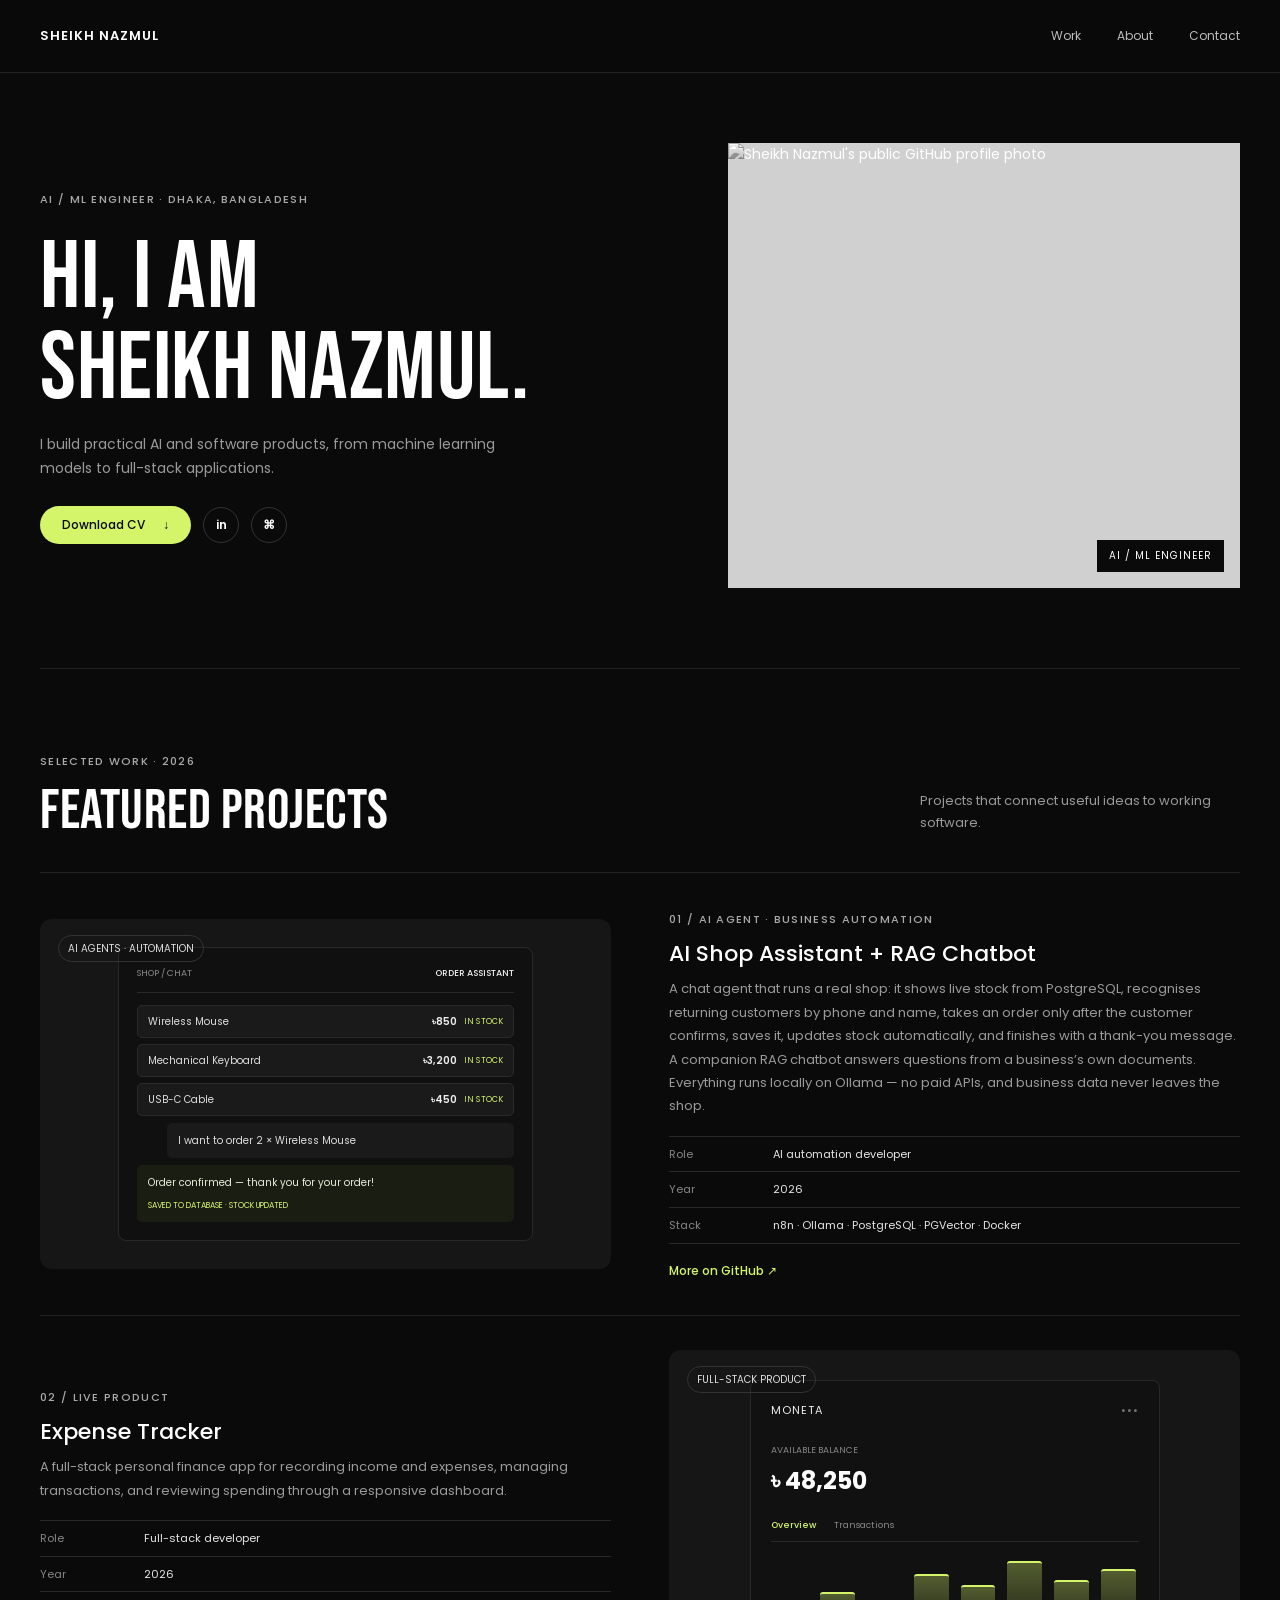
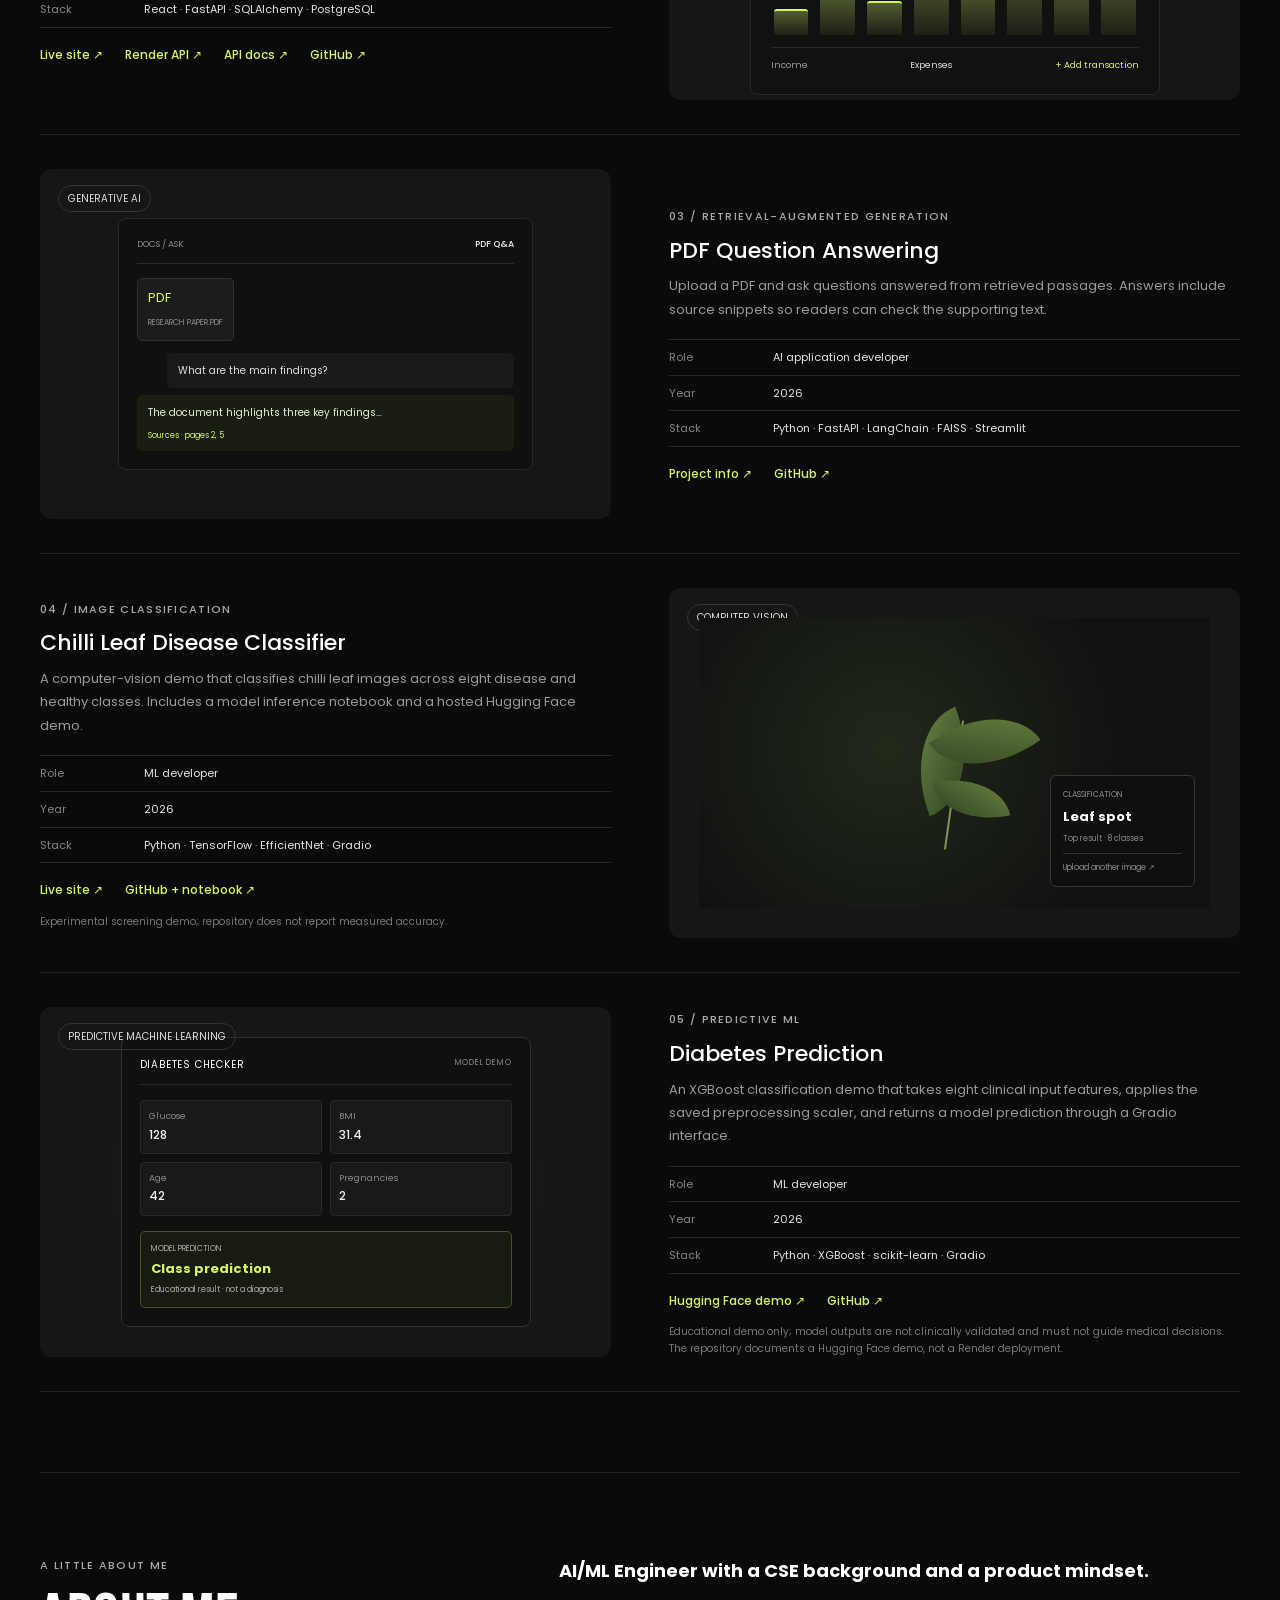
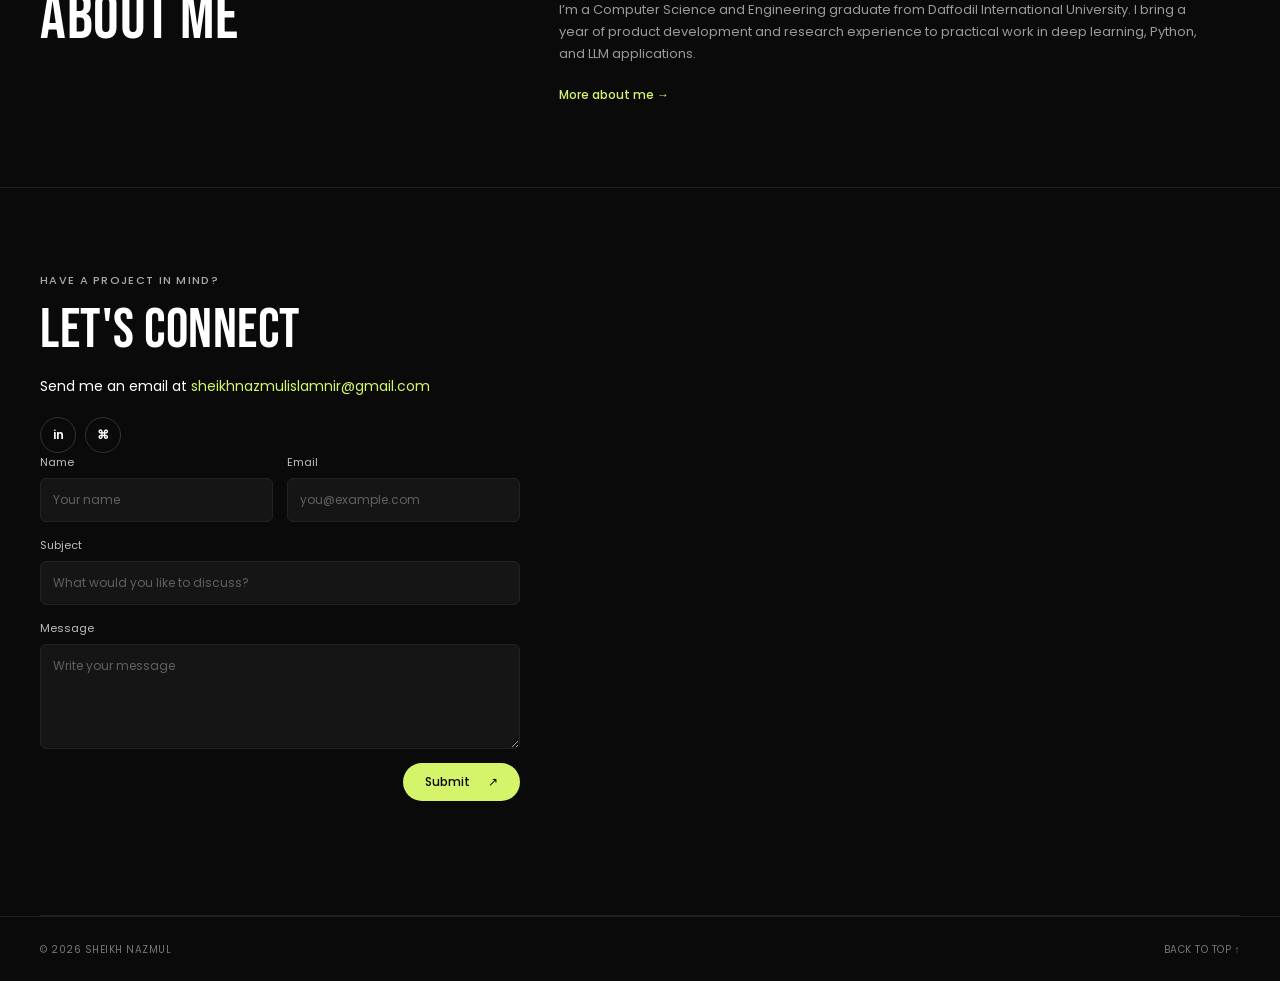
==== commit a10bed28: "Add AI Shop Assistant + RAG Chatbot as featured project 01" ====
--- a/index.html
+++ b/index.html
@@ -1,10 +1,11 @@
 <!doctype html><html lang="en"><head><meta charset="utf-8"><meta name="viewport" content="width=device-width,initial-scale=1"><meta name="description" content="Sheikh Nazmul Islam NiR — AI/ML Engineer building practical machine learning and LLM applications."><title>Sheikh Nazmul Islam NiR — AI/ML Engineer</title><link rel="preconnect" href="https://fonts.googleapis.com"><link rel="preconnect" href="https://fonts.gstatic.com" crossorigin><link href="https://fonts.googleapis.com/css2?family=Bebas+Neue&family=Poppins:wght@400;500;600;700&display=swap" rel="stylesheet"><link rel="stylesheet" href="styles.css"><script src="script.js" defer></script></head><body><header class="nav"><div class="nav-inner"><a class="logo" href="index.html">SHEIKH NAZMUL</a><button class="menu-toggle" aria-label="Open navigation" aria-expanded="false"><span></span><span></span></button><nav class="nav-links"><a href="index.html#work">Work</a><a href="about.html">About</a><a href="#contact">Contact</a></nav></div></header><main>
 <section class="hero section wrap" id="top"><div class="hero-copy reveal"><span class="eyebrow">AI / ML ENGINEER · DHAKA, BANGLADESH</span><h1>HI, I AM<br>SHEIKH NAZMUL.</h1><p class="hero-lead">I build practical AI and software products, from machine learning models to full-stack applications.</p><div class="hero-actions"><a class="pill" href="assets/sheikh-nazmul-cv.pdf" download>Download CV <span>↓</span></a><a class="icon-btn" aria-label="LinkedIn" href="https://www.linkedin.com/in/sheikh-nazmul-islamm-1a649b296" target="_blank" rel="noreferrer">in</a><a class="icon-btn" aria-label="GitHub" href="https://github.com/SheikhNazmul" target="_blank" rel="noreferrer">⌘</a></div></div><div class="hero-photo reveal"><img src="https://avatars.githubusercontent.com/u/244102160?v=4" alt="Sheikh Nazmul's public GitHub profile photo"><span>AI / ML ENGINEER</span></div></section>
 <section class="section wrap projects" id="work"><div class="section-head reveal"><div><span class="eyebrow">SELECTED WORK · 2026</span><h2>FEATURED PROJECTS</h2></div><p>Projects that connect useful ideas to working software.</p></div>
-<article class="project-row reveal"><div class="project-shot expense-shot"><span class="shot-tag">FULL-STACK PRODUCT</span><div class="dashboard"><div class="dash-head">MONETA <span>•••</span></div><small>AVAILABLE BALANCE</small><strong>৳ 48,250</strong><div class="dash-tabs"><b>Overview</b><span>Transactions</span></div><div class="chart"><i style="height:32%"></i><i style="height:53%"></i><i style="height:42%"></i><i style="height:76%"></i><i style="height:62%"></i><i style="height:92%"></i><i style="height:68%"></i><i style="height:82%"></i></div><div class="dash-foot">Income <b>Expenses</b><span>+ Add transaction</span></div></div></div><div class="project-info"><span class="eyebrow">01 / LIVE PRODUCT</span><h3>Expense Tracker</h3><p>A full-stack personal finance app for recording income and expenses, managing transactions, and reviewing spending through a responsive dashboard.</p><div class="info-table"><div><span>Role</span><b>Full-stack developer</b></div><div><span>Year</span><b>2026</b></div><div><span>Stack</span><b>React · FastAPI · SQLAlchemy · PostgreSQL</b></div></div><div class="project-links"><a href="https://sheikhnazmul.github.io/expense-tracker-api/" target="_blank" rel="noreferrer">Live site ↗</a><a href="https://expense-tracker-api-y0p6.onrender.com" target="_blank" rel="noreferrer">Render API ↗</a><a href="https://expense-tracker-api-y0p6.onrender.com/docs" target="_blank" rel="noreferrer">API docs ↗</a><a href="https://github.com/SheikhNazmul/expense-tracker-api" target="_blank" rel="noreferrer">GitHub ↗</a></div></div></article>
-<article class="project-row reverse reveal"><div class="project-shot rag-shot"><span class="shot-tag">GENERATIVE AI</span><div class="rag-ui"><div class="rag-title"><span>DOCS / ASK</span><b>PDF Q&A</b></div><div class="pdf">PDF<br><small>RESEARCH PAPER.PDF</small></div><div class="question">What are the main findings?</div><div class="answer">The document highlights three key findings…<small>Sources · pages 2, 5</small></div></div></div><div class="project-info"><span class="eyebrow">02 / RETRIEVAL-AUGMENTED GENERATION</span><h3>PDF Question Answering</h3><p>Upload a PDF and ask questions answered from retrieved passages. Answers include source snippets so readers can check the supporting text.</p><div class="info-table"><div><span>Role</span><b>AI application developer</b></div><div><span>Year</span><b>2026</b></div><div><span>Stack</span><b>Python · FastAPI · LangChain · FAISS · Streamlit</b></div></div><div class="project-links"><a href="https://github.com/SheikhNazmul/RAG-Based-Pdf-to-query-using-FastAPI-and-LangChain" target="_blank" rel="noreferrer">Project info ↗</a><a href="https://github.com/SheikhNazmul/RAG-Based-Pdf-to-query-using-FastAPI-and-LangChain" target="_blank" rel="noreferrer">GitHub ↗</a></div></div></article>
-<article class="project-row reveal"><div class="project-shot vision-shot"><span class="shot-tag">COMPUTER VISION</span><div class="vision-ui"><div class="plant"><i></i><i></i><i></i></div><div class="vision-result"><small>CLASSIFICATION</small><b>Leaf spot</b><span>Top result · 8 classes</span><hr><span>Upload another image ↗</span></div></div></div><div class="project-info"><span class="eyebrow">03 / IMAGE CLASSIFICATION</span><h3>Chilli Leaf Disease Classifier</h3><p>A computer-vision demo that classifies chilli leaf images across eight disease and healthy classes. Includes a model inference notebook and a hosted Hugging Face demo.</p><div class="info-table"><div><span>Role</span><b>ML developer</b></div><div><span>Year</span><b>2026</b></div><div><span>Stack</span><b>Python · TensorFlow · EfficientNet · Gradio</b></div></div><div class="project-links"><a href="https://huggingface.co/spaces/NazmulNIR/chilli-leaf-disease-detector" target="_blank" rel="noreferrer">Live site ↗</a><a href="https://github.com/SheikhNazmul/Chilli-Plant-Disease-Classification" target="_blank" rel="noreferrer">GitHub + notebook ↗</a></div><small class="disclaimer">Experimental screening demo; repository does not report measured accuracy.</small></div></article>
-<article class="project-row reverse reveal"><div class="project-shot diabetes-shot"><span class="shot-tag">PREDICTIVE MACHINE LEARNING</span><div class="diabetes-ui"><div class="diabetes-top">DIABETES CHECKER <span>MODEL DEMO</span></div><div class="diabetes-fields"><span>Glucose <b>128</b></span><span>BMI <b>31.4</b></span><span>Age <b>42</b></span><span>Pregnancies <b>2</b></span></div><div class="diabetes-result"><small>MODEL PREDICTION</small><b>Class prediction</b><span>Educational result · not a diagnosis</span></div></div></div><div class="project-info"><span class="eyebrow">04 / PREDICTIVE ML</span><h3>Diabetes Prediction</h3><p>An XGBoost classification demo that takes eight clinical input features, applies the saved preprocessing scaler, and returns a model prediction through a Gradio interface.</p><div class="info-table"><div><span>Role</span><b>ML developer</b></div><div><span>Year</span><b>2026</b></div><div><span>Stack</span><b>Python · XGBoost · scikit-learn · Gradio</b></div></div><div class="project-links"><a href="https://huggingface.co/spaces/NazmulNIR/Diabetes_Cheaker" target="_blank" rel="noreferrer">Hugging Face demo ↗</a><a href="https://github.com/SheikhNazmul/diabetes-prediction-ml" target="_blank" rel="noreferrer">GitHub ↗</a></div><small class="disclaimer">Educational demo only; model outputs are not clinically validated and must not guide medical decisions. The repository documents a Hugging Face demo, not a Render deployment.</small></div></article></section><section class="section teaser"><div class="wrap teaser-grid reveal"><div><span class="eyebrow">A LITTLE ABOUT ME</span><h2>ABOUT ME</h2></div><div><h3>AI/ML Engineer with a CSE background and a product mindset.</h3><p>I’m a Computer Science and Engineering graduate from Daffodil International University. I bring a year of product development and research experience to practical work in deep learning, Python, and LLM applications.</p><a class="arrow-link" href="about.html">More about me →</a></div></div></section>
-<section class="section wrap contact" id="contact"><div class="section-head reveal"><div><span class="eyebrow">HAVE A PROJECT IN MIND?</span><h2>LET'S CONNECT</h2><p class="contact-email">Send me an email at <a href="mailto:sheikhnazmulislamnir@gmail.com">sheikhnazmulislamnir@gmail.com</a></p><div class="social-links"><a class="icon-btn" aria-label="LinkedIn" href="https://www.linkedin.com/in/sheikh-nazmul-islamm-1a649b296">in</a><a class="icon-btn" aria-label="GitHub" href="https://github.com/SheikhNazmul">⌘</a></div></div><form class="contact-form" action="mailto:sheikhnazmulislamnir@gmail.com" method="post" enctype="text/plain"><label>Name<input name="name" required minlength="2" placeholder="Your name"></label><label>Email<input type="email" name="email" required placeholder="you@example.com"></label><label class="full">Subject<input name="subject" required placeholder="What would you like to discuss?"></label><label class="full">Message<textarea name="message" required minlength="10" rows="4" placeholder="Write your message"></textarea></label><div class="full form-end"><span class="form-status" aria-live="polite"></span><button class="pill" type="submit">Submit <span>↗</span></button></div></form></div></section></main><footer><div class="wrap footer-inner"><span>© 2026 SHEIKH NAZMUL</span><a href="#top">BACK TO TOP ↑</a></div></footer></body></html>
-
-
+<article class="project-row reveal"><div class="project-shot agent-shot"><span class="shot-tag">AI AGENTS · AUTOMATION</span><div class="rag-ui"><div class="rag-title"><span>SHOP / CHAT</span><b>ORDER ASSISTANT</b></div><div class="agent-items"><div><span>Wireless Mouse</span><b>৳850</b><small>IN STOCK</small></div><div><span>Mechanical Keyboard</span><b>৳3,200</b><small>IN STOCK</small></div><div><span>USB-C Cable</span><b>৳450</b><small>IN STOCK</small></div></div><div class="question">I want to order 2 × Wireless Mouse</div><div class="answer">Order confirmed — thank you for your order!<small>SAVED TO DATABASE · STOCK UPDATED</small></div></div></div><div class="project-info"><span class="eyebrow">01 / AI AGENT · BUSINESS AUTOMATION</span><h3>AI Shop Assistant + RAG Chatbot</h3><p>A chat agent that runs a real shop: it shows live stock from PostgreSQL, recognises returning customers by phone and name, takes an order only after the customer confirms, saves it, updates stock automatically, and finishes with a thank-you message. A companion RAG chatbot answers questions from a business’s own documents. Everything runs locally on Ollama — no paid APIs, and business data never leaves the shop.</p><div class="info-table"><div><span>Role</span><b>AI automation developer</b></div><div><span>Year</span><b>2026</b></div><div><span>Stack</span><b>n8n · Ollama · PostgreSQL · PGVector · Docker</b></div></div><div class="project-links"><a href="https://github.com/SheikhNazmul" target="_blank" rel="noreferrer">More on GitHub ↗</a></div></div></article>
+<article class="project-row reverse reveal"><div class="project-shot expense-shot"><span class="shot-tag">FULL-STACK PRODUCT</span><div class="dashboard"><div class="dash-head">MONETA <span>•••</span></div><small>AVAILABLE BALANCE</small><strong>৳ 48,250</strong><div class="dash-tabs"><b>Overview</b><span>Transactions</span></div><div class="chart"><i style="height:32%"></i><i style="height:53%"></i><i style="height:42%"></i><i style="height:76%"></i><i style="height:62%"></i><i style="height:92%"></i><i style="height:68%"></i><i style="height:82%"></i></div><div class="dash-foot">Income <b>Expenses</b><span>+ Add transaction</span></div></div></div><div class="project-info"><span class="eyebrow">02 / LIVE PRODUCT</span><h3>Expense Tracker</h3><p>A full-stack personal finance app for recording income and expenses, managing transactions, and reviewing spending through a responsive dashboard.</p><div class="info-table"><div><span>Role</span><b>Full-stack developer</b></div><div><span>Year</span><b>2026</b></div><div><span>Stack</span><b>React · FastAPI · SQLAlchemy · PostgreSQL</b></div></div><div class="project-links"><a href="https://sheikhnazmul.github.io/expense-tracker-api/" target="_blank" rel="noreferrer">Live site ↗</a><a href="https://expense-tracker-api-y0p6.onrender.com" target="_blank" rel="noreferrer">Render API ↗</a><a href="https://expense-tracker-api-y0p6.onrender.com/docs" target="_blank" rel="noreferrer">API docs ↗</a><a href="https://github.com/SheikhNazmul/expense-tracker-api" target="_blank" rel="noreferrer">GitHub ↗</a></div></div></article>
+<article class="project-row reveal"><div class="project-shot rag-shot"><span class="shot-tag">GENERATIVE AI</span><div class="rag-ui"><div class="rag-title"><span>DOCS / ASK</span><b>PDF Q&A</b></div><div class="pdf">PDF<br><small>RESEARCH PAPER.PDF</small></div><div class="question">What are the main findings?</div><div class="answer">The document highlights three key findings…<small>Sources · pages 2, 5</small></div></div></div><div class="project-info"><span class="eyebrow">03 / RETRIEVAL-AUGMENTED GENERATION</span><h3>PDF Question Answering</h3><p>Upload a PDF and ask questions answered from retrieved passages. Answers include source snippets so readers can check the supporting text.</p><div class="info-table"><div><span>Role</span><b>AI application developer</b></div><div><span>Year</span><b>2026</b></div><div><span>Stack</span><b>Python · FastAPI · LangChain · FAISS · Streamlit</b></div></div><div class="project-links"><a href="https://github.com/SheikhNazmul/RAG-Based-Pdf-to-query-using-FastAPI-and-LangChain" target="_blank" rel="noreferrer">Project info ↗</a><a href="https://github.com/SheikhNazmul/RAG-Based-Pdf-to-query-using-FastAPI-and-LangChain" target="_blank" rel="noreferrer">GitHub ↗</a></div></div></article>
+<article class="project-row reverse reveal"><div class="project-shot vision-shot"><span class="shot-tag">COMPUTER VISION</span><div class="vision-ui"><div class="plant"><i></i><i></i><i></i></div><div class="vision-result"><small>CLASSIFICATION</small><b>Leaf spot</b><span>Top result · 8 classes</span><hr><span>Upload another image ↗</span></div></div></div><div class="project-info"><span class="eyebrow">04 / IMAGE CLASSIFICATION</span><h3>Chilli Leaf Disease Classifier</h3><p>A computer-vision demo that classifies chilli leaf images across eight disease and healthy classes. Includes a model inference notebook and a hosted Hugging Face demo.</p><div class="info-table"><div><span>Role</span><b>ML developer</b></div><div><span>Year</span><b>2026</b></div><div><span>Stack</span><b>Python · TensorFlow · EfficientNet · Gradio</b></div></div><div class="project-links"><a href="https://huggingface.co/spaces/NazmulNIR/chilli-leaf-disease-detector" target="_blank" rel="noreferrer">Live site ↗</a><a href="https://github.com/SheikhNazmul/Chilli-Plant-Disease-Classification" target="_blank" rel="noreferrer">GitHub + notebook ↗</a></div><small class="disclaimer">Experimental screening demo; repository does not report measured accuracy.</small></div></article>
+<article class="project-row reveal"><div class="project-shot diabetes-shot"><span class="shot-tag">PREDICTIVE MACHINE LEARNING</span><div class="diabetes-ui"><div class="diabetes-top">DIABETES CHECKER <span>MODEL DEMO</span></div><div class="diabetes-fields"><span>Glucose <b>128</b></span><span>BMI <b>31.4</b></span><span>Age <b>42</b></span><span>Pregnancies <b>2</b></span></div><div class="diabetes-result"><small>MODEL PREDICTION</small><b>Class prediction</b><span>Educational result · not a diagnosis</span></div></div></div><div class="project-info"><span class="eyebrow">05 / PREDICTIVE ML</span><h3>Diabetes Prediction</h3><p>An XGBoost classification demo that takes eight clinical input features, applies the saved preprocessing scaler, and returns a model prediction through a Gradio interface.</p><div class="info-table"><div><span>Role</span><b>ML developer</b></div><div><span>Year</span><b>2026</b></div><div><span>Stack</span><b>Python · XGBoost · scikit-learn · Gradio</b></div></div><div class="project-links"><a href="https://huggingface.co/spaces/NazmulNIR/Diabetes_Cheaker" target="_blank" rel="noreferrer">Hugging Face demo ↗</a><a href="https://github.com/SheikhNazmul/diabetes-prediction-ml" target="_blank" rel="noreferrer">GitHub ↗</a></div><small class="disclaimer">Educational demo only; model outputs are not clinically validated and must not guide medical decisions. The repository documents a Hugging Face demo, not a Render deployment.</small></div></article></section><section class="section teaser"><div class="wrap teaser-grid reveal"><div><span class="eyebrow">A LITTLE ABOUT ME</span><h2>ABOUT ME</h2></div><div><h3>AI/ML Engineer with a CSE background and a product mindset.</h3><p>I’m a Computer Science and Engineering graduate from Daffodil International University. I bring a year of product development and research experience to practical work in deep learning, Python, and LLM applications.</p><a class="arrow-link" href="about.html">More about me →</a></div></div></section>
+<section class="section wrap contact" id="contact"><div class="section-head reveal"><div><span class="eyebrow">HAVE A PROJECT IN MIND?</span><h2>LET'S CONNECT</h2><p class="contact-email">Send me an email at <a href="mailto:sheikhnazmulislamnir@gmail.com">sheikhnazmulislamnir@gmail.com</a></p><div class="social-links"><a class="icon-btn" aria-label="LinkedIn" href="https://www.linkedin.com/in/sheikh-nazmul-islamm-1a649b296">in</a><a class="icon-btn" aria-label="GitHub" href="https://github.com/SheikhNazmul">⌘</a></div></div><form class="contact-form" action="mailto:sheikhnazmulislamnir@gmail.com" method="post" enctype="text/plain"><label>Name<input name="name" required minlength="2" placeholder="Your name"></label><label>Email<input type="email" name="email" required placeholder="you@example.com"></label><label class="full">Subject<input name="subject" required placeholder="What would you like to discuss?"></label><label class="full">Message<textarea name="message" required minlength="10" rows="4" placeholder="Write your message"></textarea></label><div class="full form-end"><span class="form-status" aria-live="polite"></span><button class="pill" type="submit">Submit <span>↗</span></button></div></form></div></section></main><footer><div class="wrap footer-inner"><span>© 2026 SHEIKH NAZMUL</span><a href="#top">BACK TO TOP ↑</a></div></footer></body></html>
+
+
--- a/styles.css
+++ b/styles.css
@@ -1,5 +1,7 @@
-:root{--bg:#0a0a0a;--surface:#111;--surface2:#161616;--white:#fff;--muted:#9a9a9a;--lime:#d4f56a;--line:#222;--poppins:Poppins,Arial,sans-serif;--bebas:"Bebas Neue",Impact,sans-serif}*{box-sizing:border-box}html{scroll-behavior:smooth;scroll-padding-top:80px}body{margin:0;background:var(--bg);color:var(--white);font:400 14px/1.7 var(--poppins);-webkit-font-smoothing:antialiased}a{color:inherit;text-decoration:none}button,input,textarea{font:inherit}.wrap{max-width:1200px;width:calc(100% - 80px);margin:0 auto}.section{padding:80px 0;border-bottom:1px solid var(--line)}.nav{position:sticky;z-index:10;top:0;background:#0a0a0af2;border-bottom:1px solid var(--line);backdrop-filter:blur(14px)}.nav-inner{max-width:1200px;width:calc(100% - 80px);height:72px;margin:auto;display:flex;align-items:center;justify-content:space-between}.logo{font:600 13px var(--poppins);letter-spacing:1px}.nav-links{display:flex;gap:36px}.nav-links a{font-size:12px;color:#bcbcbc;transition:color .2s}.nav-links a:hover,.nav-links a[aria-current=page]{color:var(--lime)}.menu-toggle{display:none;background:none;border:1px solid #333;border-radius:50%;width:38px;height:38px;padding:10px;cursor:pointer}.menu-toggle span{display:block;height:1px;background:#fff;margin:5px 0}.eyebrow{font:500 11px/1.5 var(--poppins);letter-spacing:1.3px;text-transform:uppercase;color:#aaa}.hero{display:grid;grid-template-columns:1fr .83fr;gap:72px;align-items:center;padding-top:70px;padding-bottom:80px}.hero h1,.about-intro h1{font:400 96px/.95 var(--bebas);letter-spacing:.5px;margin:22px 0 18px}.hero-lead{font-size:14px;color:var(--muted);max-width:510px;margin:0 0 25px}.hero-actions{display:flex;align-items:center;gap:12px}.pill{border:0;border-radius:999px;background:var(--lime);color:#080808;padding:10px 22px;font:500 12px var(--poppins);display:inline-flex;align-items:center;gap:18px;cursor:pointer;transition:transform .2s,background .2s}.pill:hover{background:#c3e65a;transform:translateY(-3px)}.icon-btn{width:36px;height:36px;border:1px solid #333;border-radius:50%;display:inline-grid;place-items:center;font-size:12px;font-weight:600;transition:border-color .2s,color .2s}.icon-btn:hover{border-color:var(--lime);color:var(--lime)}.hero-photo{position:relative;height:445px;background:#d0d0d0;overflow:hidden}.hero-photo img{width:100%;height:100%;object-fit:cover;object-position:center 35%;filter:grayscale(1)}.hero-photo>span{position:absolute;bottom:16px;right:16px;background:#0a0a0a;color:#fff;padding:8px 12px;font:10px var(--poppins);letter-spacing:1px}.projects{padding-top:80px}.section-head{display:flex;align-items:end;justify-content:space-between;gap:30px;margin-bottom:34px}.section h2,.teaser h2,.contact h2,.section-title h2{font:400 56px/.95 var(--bebas);letter-spacing:.5px;margin:12px 0 0}.section-head>p{color:var(--muted);font-size:13px;max-width:320px;margin:0 0 4px}.project-row{display:grid;grid-template-columns:1fr 1fr;gap:58px;align-items:center;padding:34px 0;border-top:1px solid var(--line)}.project-row:last-child{border-bottom:1px solid var(--line)}.project-row.reverse .project-shot{order:2}.project-row.reverse .project-info{order:1}.project-shot{height:350px;border-radius:12px;background:#161616;padding:30px;position:relative;display:grid;place-items:center;overflow:hidden;transition:transform .25s}.project-shot:hover{transform:translateY(-4px)}.shot-tag{position:absolute;left:18px;top:16px;font-size:10px;color:#ddd;border:1px solid #333;border-radius:99px;padding:4px 9px}.project-info h3{font:500 22px/1.3 var(--poppins);margin:9px 0}.project-info>p{font-size:13px;color:var(--muted);line-height:1.8;margin:9px 0 18px}.info-table{border-top:1px solid #282828;margin-top:15px}.info-table>div{display:grid;grid-template-columns:92px 1fr;gap:12px;padding:8px 0;border-bottom:1px solid #282828;font-size:11px}.info-table span{color:#858585}.info-table b{font-weight:400;color:#e5e5e5}.project-links{display:flex;gap:22px;margin-top:17px}.project-links a,.arrow-link{color:var(--lime);font-size:12px;font-weight:500}.project-links a:hover,.arrow-link:hover{text-decoration:underline;text-underline-offset:4px}.disclaimer{display:block;color:#777;font-size:10px;margin-top:12px}.dashboard{width:100%;max-width:410px;padding:20px;background:#111;border:1px solid #282828;border-radius:8px}.dash-head{font-size:11px;letter-spacing:1px;display:flex;justify-content:space-between;color:#eee}.dash-head span{color:#777}.dashboard>small{display:block;color:#858585;font-size:9px;margin-top:23px}.dashboard>strong{font-size:24px;display:block;margin:3px 0 16px}.dash-tabs{display:flex;gap:18px;border-bottom:1px solid #292929;padding-bottom:8px;font-size:9px;color:#888}.dash-tabs b{color:var(--lime);font-weight:500}.chart{height:105px;display:flex;align-items:end;gap:12px;padding:12px 3px}.chart i{flex:1;background:linear-gradient(#d4f56a55,#d4f56a10);border-top:2px solid var(--lime);border-radius:3px 3px 0 0}.dash-foot{display:flex;justify-content:space-between;border-top:1px solid #292929;padding-top:10px;font-size:9px;color:#999}.dash-foot b{color:#ddd;font-weight:400}.dash-foot span{color:var(--lime)}.rag-ui{width:100%;max-width:415px;min-height:235px;background:#101010;border:1px solid #282828;border-radius:8px;padding:18px}.rag-title{display:flex;justify-content:space-between;border-bottom:1px solid #292929;padding-bottom:11px;font-size:9px;color:#888}.rag-title b{font-weight:500;color:#eee}.pdf{display:inline-block;margin:14px 8px 5px 0;background:#1c1c1c;border:1px solid #303030;border-radius:5px;padding:8px 10px;color:var(--lime);font-size:13px}.pdf small{color:#888;font-size:8px}.question,.answer{font-size:10px;padding:9px 11px;border-radius:5px;margin-top:7px}.question{background:#1a1a1a;color:#ddd;margin-left:30px}.answer{background:#191d12;color:#e7edda}.answer small{display:block;color:var(--lime);font-size:8px;margin-top:8px}.vision-ui{width:100%;height:100%;display:grid;place-items:center;position:relative;background:radial-gradient(circle at 37% 45%,#20291a,#111 66%)}.plant{position:relative;width:160px;height:180px}.plant:before{content:"";position:absolute;height:130px;width:2px;background:#829558;bottom:3px;left:78px;transform:rotate(8deg)}.plant i{position:absolute;width:63px;height:93px;border-radius:100% 0 100% 0;background:linear-gradient(135deg,#738c45,#26371d);left:36px;top:42px;transform:rotate(-21deg)}.plant i:nth-child(2){left:78px;top:22px;transform:rotate(54deg)}.plant i:nth-child(3){left:72px;top:91px;transform:rotate(78deg);width:48px;height:70px}.vision-result{position:absolute;right:15px;bottom:21px;background:#101010ee;border:1px solid #353535;border-radius:6px;padding:12px;width:145px}.vision-result small,.vision-result span{display:block;font-size:8px;color:#888}.vision-result b{display:block;font-size:13px;margin:4px 0}.vision-result hr{border:0;border-top:1px solid #333}.teaser{border-bottom:1px solid var(--line)}.teaser-grid{display:grid;grid-template-columns:.8fr 1.2fr;gap:65px;align-items:start}.teaser h2{font-size:64px}.teaser-grid h3{font-size:18px;line-height:1.6;margin:4px 0 10px}.teaser-grid p{font-size:13px;color:var(--muted);max-width:650px}.arrow-link{display:inline-block;margin-top:7px}.contact{display:grid;grid-template-columns:.85fr 1.15fr;align-items:start;gap:70px}.contact .section-head{display:block}.contact .section-head>p{max-width:none}.contact-email{margin-top:18px!important}.contact-email a{color:var(--lime)}.social-links{display:flex;gap:9px;margin-top:18px}.contact-form{display:grid;grid-template-columns:1fr 1fr;gap:14px}.contact-form label{display:flex;flex-direction:column;gap:6px;color:#bdbdbd;font-size:11px}.contact-form .full{grid-column:1/-1}.contact-form input,.contact-form textarea{width:100%;border-radius:6px;background:#151515;border:1px solid #222;color:#fff;padding:11px 12px;outline:0;font-size:12px;resize:vertical}.contact-form input:focus,.contact-form textarea:focus{border-color:var(--lime)}.contact-form input::placeholder,.contact-form textarea::placeholder{color:#606060}.form-end{display:flex;align-items:center;justify-content:space-between}.form-status{font-size:10px;color:var(--lime)}footer{border-top:1px solid var(--line)}.footer-inner{min-height:64px;display:flex;justify-content:space-between;align-items:center;color:#777;font-size:10px;letter-spacing:.5px}.footer-inner a:hover{color:var(--lime)}.about-intro{display:grid;grid-template-columns:.8fr 1.2fr;gap:60px;align-items:center}.about-intro h1{font-size:84px;margin:16px 0 22px}.about-copy h2{font-size:22px;line-height:1.4;margin:0 0 12px}.about-copy p{font-size:13px;color:var(--muted);line-height:1.9}.about-photo{height:440px;background:#d0d0d0;border-radius:8px;overflow:hidden;position:relative;margin-top:0;margin-bottom:35px}.about-photo img{width:100%;height:100%;object-fit:cover;object-position:center 35%;filter:grayscale(1)}.about-photo>div{position:absolute;left:20px;bottom:20px;display:flex;flex-direction:column;background:#0a0a0add;padding:10px 14px}.about-photo span{font-size:9px;letter-spacing:1px;color:#aaa}.about-photo b{font-size:12px;font-weight:500}.capabilities,.experience{display:grid;grid-template-columns:.8fr 1.2fr;gap:60px}.section-title h2{font-size:50px}.capability-content>p,.experience-list p{font-size:13px;color:var(--muted);line-height:1.8}.chips{display:flex;flex-wrap:wrap;gap:8px;margin-top:22px}.chips span{border:1px solid #333;border-radius:999px;color:#e2e2e2;padding:6px 12px;font-size:11px}.experience-list article{border-top:1px solid #292929;padding:17px 0}.experience-list article:last-child{border-bottom:1px solid #292929}.exp-top{display:flex;justify-content:space-between;gap:20px}.exp-top h3{font-size:15px;font-weight:500;margin:0}.exp-top span,.exp-top>b{font-size:11px;color:#999}.exp-top>b{white-space:nowrap;color:var(--lime);font-weight:400}.experience-list p{font-size:12px;margin-bottom:0}.reveal{opacity:0;transform:translateY(18px);transition:opacity .6s ease,transform .6s ease}.reveal.is-visible{opacity:1;transform:none}@media(max-width:767px){.wrap,.nav-inner{width:calc(100% - 40px)}.section{padding:62px 0}.menu-toggle{display:block}.nav-links{display:none;position:absolute;left:0;right:0;top:71px;padding:18px 20px 22px;background:#0a0a0a;border-bottom:1px solid #222;flex-direction:column;gap:18px}.nav-links.open{display:flex}.hero{grid-template-columns:1fr;gap:28px;padding-top:46px;padding-bottom:60px}.hero h1{font-size:52px}.hero-photo{height:390px;order:2}.section h2,.teaser h2,.contact h2{font-size:40px}.section-head{display:block}.section-head>p{margin-top:13px}.project-row,.project-row.reverse{grid-template-columns:1fr;gap:25px;padding:25px 0}.project-row.reverse .project-shot,.project-row.reverse .project-info{order:initial}.project-shot{height:300px;padding:20px}.project-info h3{font-size:20px}.teaser-grid,.contact,.about-intro,.capabilities,.experience{grid-template-columns:1fr;gap:25px}.teaser h2{font-size:50px}.contact-form{grid-template-columns:1fr}.contact-form .full{grid-column:auto}.about-intro{padding-bottom:44px}.about-intro h1{font-size:60px}.about-photo{height:350px}.section-title h2{font-size:40px}}@media(prefers-reduced-motion:reduce){html{scroll-behavior:auto}.reveal{opacity:1;transform:none;transition:none}*{transition-duration:.01ms!important}}
-
-.diabetes-shot{background:radial-gradient(ellipse at 50% 50%,#1a1e13,#161616 68%)}.diabetes-ui{width:min(100%,410px);border:1px solid #303030;border-radius:8px;background:#101010;padding:18px}.diabetes-top{display:flex;justify-content:space-between;border-bottom:1px solid #292929;padding-bottom:11px;font-size:10px;letter-spacing:.8px}.diabetes-top span{color:#888;font-size:8px}.diabetes-fields{display:grid;grid-template-columns:1fr 1fr;gap:8px;margin:15px 0}.diabetes-fields span{background:#191919;border:1px solid #292929;border-radius:4px;padding:8px;color:#888;font-size:9px}.diabetes-fields b{display:block;color:#eee;font-weight:500;font-size:12px}.diabetes-result{border:1px solid #47542b;background:#171b11;border-radius:5px;padding:10px}.diabetes-result small,.diabetes-result span{display:block;color:#aaa;font-size:8px}.diabetes-result b{display:block;color:var(--lime);font-size:13px;margin:3px 0}.disclaimer{display:block;color:#777;font-size:10px;margin-top:12px}.project-links{flex-wrap:wrap}
-
-
+:root{--bg:#0a0a0a;--surface:#111;--surface2:#161616;--white:#fff;--muted:#9a9a9a;--lime:#d4f56a;--line:#222;--poppins:Poppins,Arial,sans-serif;--bebas:"Bebas Neue",Impact,sans-serif}*{box-sizing:border-box}html{scroll-behavior:smooth;scroll-padding-top:80px}body{margin:0;background:var(--bg);color:var(--white);font:400 14px/1.7 var(--poppins);-webkit-font-smoothing:antialiased}a{color:inherit;text-decoration:none}button,input,textarea{font:inherit}.wrap{max-width:1200px;width:calc(100% - 80px);margin:0 auto}.section{padding:80px 0;border-bottom:1px solid var(--line)}.nav{position:sticky;z-index:10;top:0;background:#0a0a0af2;border-bottom:1px solid var(--line);backdrop-filter:blur(14px)}.nav-inner{max-width:1200px;width:calc(100% - 80px);height:72px;margin:auto;display:flex;align-items:center;justify-content:space-between}.logo{font:600 13px var(--poppins);letter-spacing:1px}.nav-links{display:flex;gap:36px}.nav-links a{font-size:12px;color:#bcbcbc;transition:color .2s}.nav-links a:hover,.nav-links a[aria-current=page]{color:var(--lime)}.menu-toggle{display:none;background:none;border:1px solid #333;border-radius:50%;width:38px;height:38px;padding:10px;cursor:pointer}.menu-toggle span{display:block;height:1px;background:#fff;margin:5px 0}.eyebrow{font:500 11px/1.5 var(--poppins);letter-spacing:1.3px;text-transform:uppercase;color:#aaa}.hero{display:grid;grid-template-columns:1fr .83fr;gap:72px;align-items:center;padding-top:70px;padding-bottom:80px}.hero h1,.about-intro h1{font:400 96px/.95 var(--bebas);letter-spacing:.5px;margin:22px 0 18px}.hero-lead{font-size:14px;color:var(--muted);max-width:510px;margin:0 0 25px}.hero-actions{display:flex;align-items:center;gap:12px}.pill{border:0;border-radius:999px;background:var(--lime);color:#080808;padding:10px 22px;font:500 12px var(--poppins);display:inline-flex;align-items:center;gap:18px;cursor:pointer;transition:transform .2s,background .2s}.pill:hover{background:#c3e65a;transform:translateY(-3px)}.icon-btn{width:36px;height:36px;border:1px solid #333;border-radius:50%;display:inline-grid;place-items:center;font-size:12px;font-weight:600;transition:border-color .2s,color .2s}.icon-btn:hover{border-color:var(--lime);color:var(--lime)}.hero-photo{position:relative;height:445px;background:#d0d0d0;overflow:hidden}.hero-photo img{width:100%;height:100%;object-fit:cover;object-position:center 35%;filter:grayscale(1)}.hero-photo>span{position:absolute;bottom:16px;right:16px;background:#0a0a0a;color:#fff;padding:8px 12px;font:10px var(--poppins);letter-spacing:1px}.projects{padding-top:80px}.section-head{display:flex;align-items:end;justify-content:space-between;gap:30px;margin-bottom:34px}.section h2,.teaser h2,.contact h2,.section-title h2{font:400 56px/.95 var(--bebas);letter-spacing:.5px;margin:12px 0 0}.section-head>p{color:var(--muted);font-size:13px;max-width:320px;margin:0 0 4px}.project-row{display:grid;grid-template-columns:1fr 1fr;gap:58px;align-items:center;padding:34px 0;border-top:1px solid var(--line)}.project-row:last-child{border-bottom:1px solid var(--line)}.project-row.reverse .project-shot{order:2}.project-row.reverse .project-info{order:1}.project-shot{height:350px;border-radius:12px;background:#161616;padding:30px;position:relative;display:grid;place-items:center;overflow:hidden;transition:transform .25s}.project-shot:hover{transform:translateY(-4px)}.shot-tag{position:absolute;left:18px;top:16px;font-size:10px;color:#ddd;border:1px solid #333;border-radius:99px;padding:4px 9px}.project-info h3{font:500 22px/1.3 var(--poppins);margin:9px 0}.project-info>p{font-size:13px;color:var(--muted);line-height:1.8;margin:9px 0 18px}.info-table{border-top:1px solid #282828;margin-top:15px}.info-table>div{display:grid;grid-template-columns:92px 1fr;gap:12px;padding:8px 0;border-bottom:1px solid #282828;font-size:11px}.info-table span{color:#858585}.info-table b{font-weight:400;color:#e5e5e5}.project-links{display:flex;gap:22px;margin-top:17px}.project-links a,.arrow-link{color:var(--lime);font-size:12px;font-weight:500}.project-links a:hover,.arrow-link:hover{text-decoration:underline;text-underline-offset:4px}.disclaimer{display:block;color:#777;font-size:10px;margin-top:12px}.dashboard{width:100%;max-width:410px;padding:20px;background:#111;border:1px solid #282828;border-radius:8px}.dash-head{font-size:11px;letter-spacing:1px;display:flex;justify-content:space-between;color:#eee}.dash-head span{color:#777}.dashboard>small{display:block;color:#858585;font-size:9px;margin-top:23px}.dashboard>strong{font-size:24px;display:block;margin:3px 0 16px}.dash-tabs{display:flex;gap:18px;border-bottom:1px solid #292929;padding-bottom:8px;font-size:9px;color:#888}.dash-tabs b{color:var(--lime);font-weight:500}.chart{height:105px;display:flex;align-items:end;gap:12px;padding:12px 3px}.chart i{flex:1;background:linear-gradient(#d4f56a55,#d4f56a10);border-top:2px solid var(--lime);border-radius:3px 3px 0 0}.dash-foot{display:flex;justify-content:space-between;border-top:1px solid #292929;padding-top:10px;font-size:9px;color:#999}.dash-foot b{color:#ddd;font-weight:400}.dash-foot span{color:var(--lime)}.rag-ui{width:100%;max-width:415px;min-height:235px;background:#101010;border:1px solid #282828;border-radius:8px;padding:18px}.rag-title{display:flex;justify-content:space-between;border-bottom:1px solid #292929;padding-bottom:11px;font-size:9px;color:#888}.rag-title b{font-weight:500;color:#eee}.pdf{display:inline-block;margin:14px 8px 5px 0;background:#1c1c1c;border:1px solid #303030;border-radius:5px;padding:8px 10px;color:var(--lime);font-size:13px}.pdf small{color:#888;font-size:8px}.question,.answer{font-size:10px;padding:9px 11px;border-radius:5px;margin-top:7px}.question{background:#1a1a1a;color:#ddd;margin-left:30px}.answer{background:#191d12;color:#e7edda}.answer small{display:block;color:var(--lime);font-size:8px;margin-top:8px}.vision-ui{width:100%;height:100%;display:grid;place-items:center;position:relative;background:radial-gradient(circle at 37% 45%,#20291a,#111 66%)}.plant{position:relative;width:160px;height:180px}.plant:before{content:"";position:absolute;height:130px;width:2px;background:#829558;bottom:3px;left:78px;transform:rotate(8deg)}.plant i{position:absolute;width:63px;height:93px;border-radius:100% 0 100% 0;background:linear-gradient(135deg,#738c45,#26371d);left:36px;top:42px;transform:rotate(-21deg)}.plant i:nth-child(2){left:78px;top:22px;transform:rotate(54deg)}.plant i:nth-child(3){left:72px;top:91px;transform:rotate(78deg);width:48px;height:70px}.vision-result{position:absolute;right:15px;bottom:21px;background:#101010ee;border:1px solid #353535;border-radius:6px;padding:12px;width:145px}.vision-result small,.vision-result span{display:block;font-size:8px;color:#888}.vision-result b{display:block;font-size:13px;margin:4px 0}.vision-result hr{border:0;border-top:1px solid #333}.teaser{border-bottom:1px solid var(--line)}.teaser-grid{display:grid;grid-template-columns:.8fr 1.2fr;gap:65px;align-items:start}.teaser h2{font-size:64px}.teaser-grid h3{font-size:18px;line-height:1.6;margin:4px 0 10px}.teaser-grid p{font-size:13px;color:var(--muted);max-width:650px}.arrow-link{display:inline-block;margin-top:7px}.contact{display:grid;grid-template-columns:.85fr 1.15fr;align-items:start;gap:70px}.contact .section-head{display:block}.contact .section-head>p{max-width:none}.contact-email{margin-top:18px!important}.contact-email a{color:var(--lime)}.social-links{display:flex;gap:9px;margin-top:18px}.contact-form{display:grid;grid-template-columns:1fr 1fr;gap:14px}.contact-form label{display:flex;flex-direction:column;gap:6px;color:#bdbdbd;font-size:11px}.contact-form .full{grid-column:1/-1}.contact-form input,.contact-form textarea{width:100%;border-radius:6px;background:#151515;border:1px solid #222;color:#fff;padding:11px 12px;outline:0;font-size:12px;resize:vertical}.contact-form input:focus,.contact-form textarea:focus{border-color:var(--lime)}.contact-form input::placeholder,.contact-form textarea::placeholder{color:#606060}.form-end{display:flex;align-items:center;justify-content:space-between}.form-status{font-size:10px;color:var(--lime)}footer{border-top:1px solid var(--line)}.footer-inner{min-height:64px;display:flex;justify-content:space-between;align-items:center;color:#777;font-size:10px;letter-spacing:.5px}.footer-inner a:hover{color:var(--lime)}.about-intro{display:grid;grid-template-columns:.8fr 1.2fr;gap:60px;align-items:center}.about-intro h1{font-size:84px;margin:16px 0 22px}.about-copy h2{font-size:22px;line-height:1.4;margin:0 0 12px}.about-copy p{font-size:13px;color:var(--muted);line-height:1.9}.about-photo{height:440px;background:#d0d0d0;border-radius:8px;overflow:hidden;position:relative;margin-top:0;margin-bottom:35px}.about-photo img{width:100%;height:100%;object-fit:cover;object-position:center 35%;filter:grayscale(1)}.about-photo>div{position:absolute;left:20px;bottom:20px;display:flex;flex-direction:column;background:#0a0a0add;padding:10px 14px}.about-photo span{font-size:9px;letter-spacing:1px;color:#aaa}.about-photo b{font-size:12px;font-weight:500}.capabilities,.experience{display:grid;grid-template-columns:.8fr 1.2fr;gap:60px}.section-title h2{font-size:50px}.capability-content>p,.experience-list p{font-size:13px;color:var(--muted);line-height:1.8}.chips{display:flex;flex-wrap:wrap;gap:8px;margin-top:22px}.chips span{border:1px solid #333;border-radius:999px;color:#e2e2e2;padding:6px 12px;font-size:11px}.experience-list article{border-top:1px solid #292929;padding:17px 0}.experience-list article:last-child{border-bottom:1px solid #292929}.exp-top{display:flex;justify-content:space-between;gap:20px}.exp-top h3{font-size:15px;font-weight:500;margin:0}.exp-top span,.exp-top>b{font-size:11px;color:#999}.exp-top>b{white-space:nowrap;color:var(--lime);font-weight:400}.experience-list p{font-size:12px;margin-bottom:0}.reveal{opacity:0;transform:translateY(18px);transition:opacity .6s ease,transform .6s ease}.reveal.is-visible{opacity:1;transform:none}@media(max-width:767px){.wrap,.nav-inner{width:calc(100% - 40px)}.section{padding:62px 0}.menu-toggle{display:block}.nav-links{display:none;position:absolute;left:0;right:0;top:71px;padding:18px 20px 22px;background:#0a0a0a;border-bottom:1px solid #222;flex-direction:column;gap:18px}.nav-links.open{display:flex}.hero{grid-template-columns:1fr;gap:28px;padding-top:46px;padding-bottom:60px}.hero h1{font-size:52px}.hero-photo{height:390px;order:2}.section h2,.teaser h2,.contact h2{font-size:40px}.section-head{display:block}.section-head>p{margin-top:13px}.project-row,.project-row.reverse{grid-template-columns:1fr;gap:25px;padding:25px 0}.project-row.reverse .project-shot,.project-row.reverse .project-info{order:initial}.project-shot{height:300px;padding:20px}.project-info h3{font-size:20px}.teaser-grid,.contact,.about-intro,.capabilities,.experience{grid-template-columns:1fr;gap:25px}.teaser h2{font-size:50px}.contact-form{grid-template-columns:1fr}.contact-form .full{grid-column:auto}.about-intro{padding-bottom:44px}.about-intro h1{font-size:60px}.about-photo{height:350px}.section-title h2{font-size:40px}}@media(prefers-reduced-motion:reduce){html{scroll-behavior:auto}.reveal{opacity:1;transform:none;transition:none}*{transition-duration:.01ms!important}}
+
+.diabetes-shot{background:radial-gradient(ellipse at 50% 50%,#1a1e13,#161616 68%)}.diabetes-ui{width:min(100%,410px);border:1px solid #303030;border-radius:8px;background:#101010;padding:18px}.diabetes-top{display:flex;justify-content:space-between;border-bottom:1px solid #292929;padding-bottom:11px;font-size:10px;letter-spacing:.8px}.diabetes-top span{color:#888;font-size:8px}.diabetes-fields{display:grid;grid-template-columns:1fr 1fr;gap:8px;margin:15px 0}.diabetes-fields span{background:#191919;border:1px solid #292929;border-radius:4px;padding:8px;color:#888;font-size:9px}.diabetes-fields b{display:block;color:#eee;font-weight:500;font-size:12px}.diabetes-result{border:1px solid #47542b;background:#171b11;border-radius:5px;padding:10px}.diabetes-result small,.diabetes-result span{display:block;color:#aaa;font-size:8px}.diabetes-result b{display:block;color:var(--lime);font-size:13px;margin:3px 0}.disclaimer{display:block;color:#777;font-size:10px;margin-top:12px}.project-links{flex-wrap:wrap}
+
+
+
+.agent-items{margin-top:12px;display:grid;gap:6px}.agent-items>div{display:flex;align-items:center;gap:8px;background:#1a1a1a;border:1px solid #2a2a2a;border-radius:5px;padding:7px 10px;font-size:10px;color:#ddd}.agent-items b{margin-left:auto;color:#eee;font-weight:600}.agent-items small{color:var(--lime);font-size:8px;letter-spacing:.04em}
